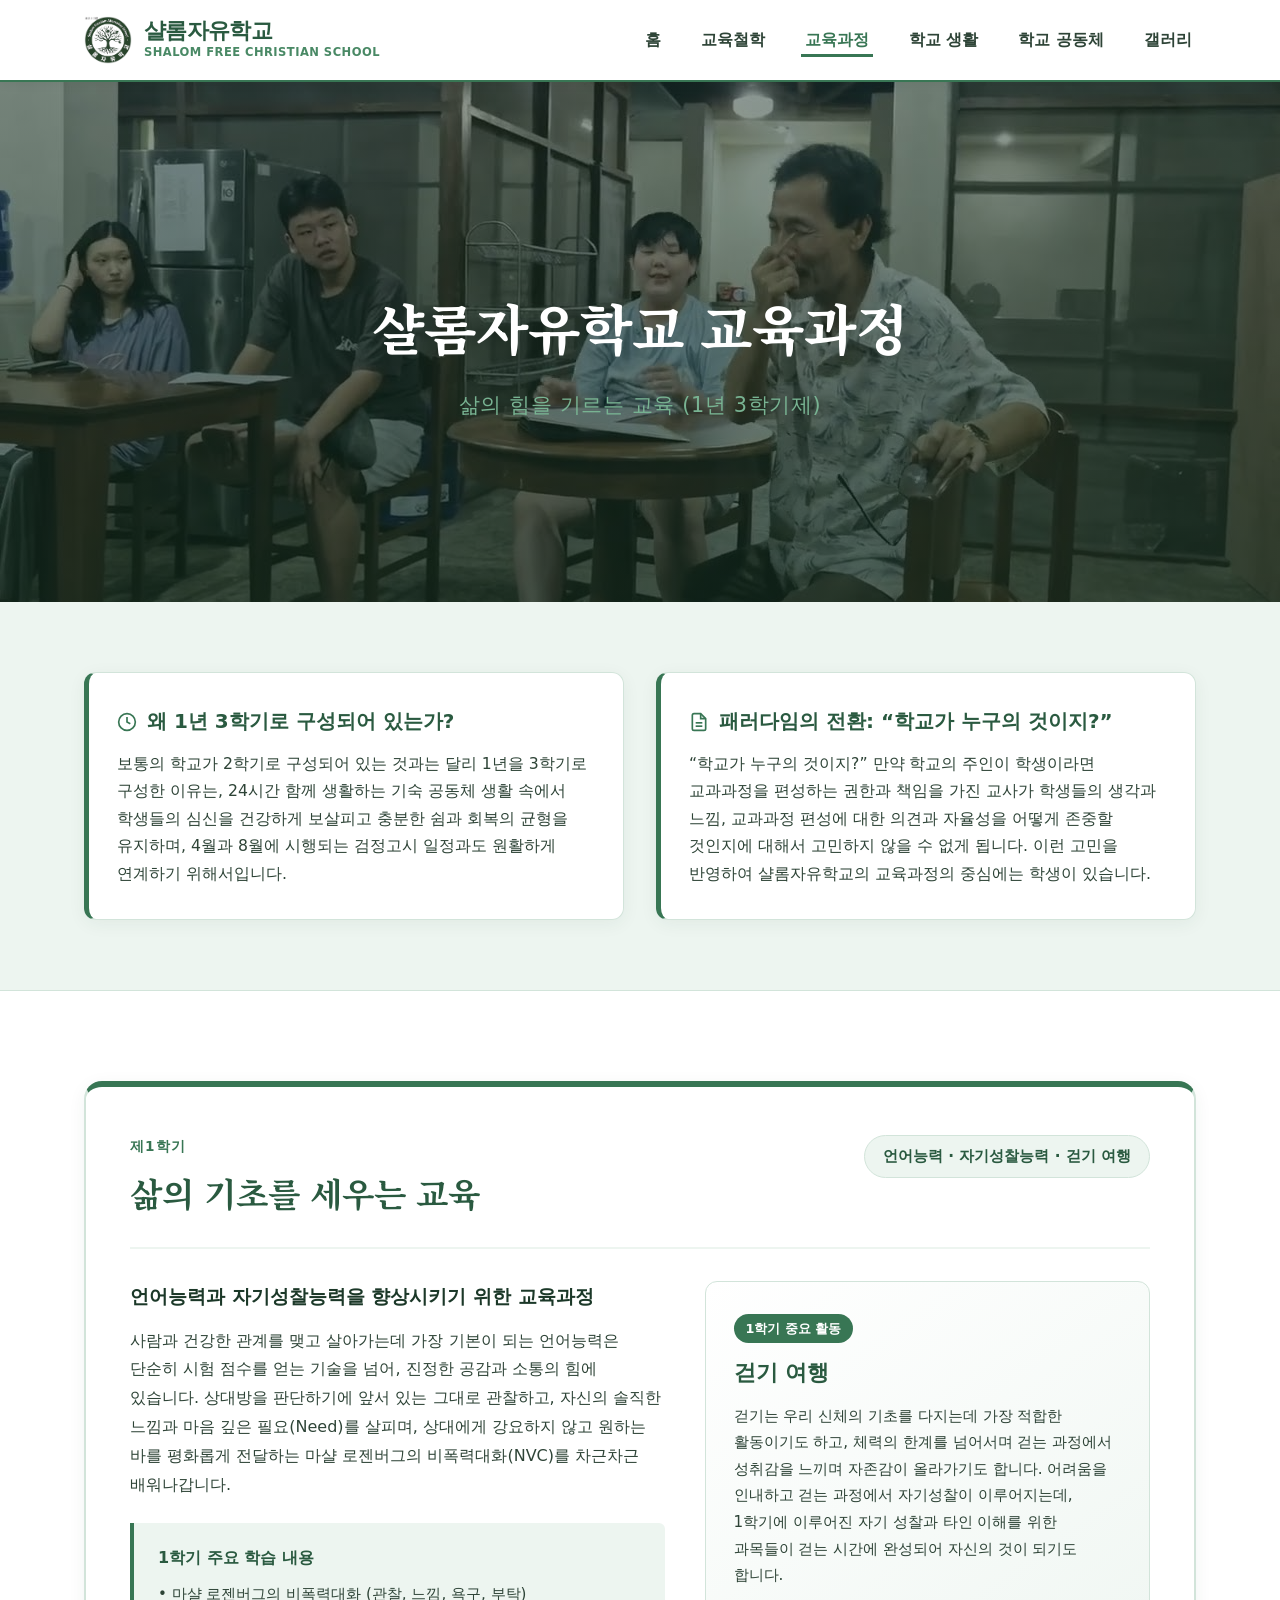
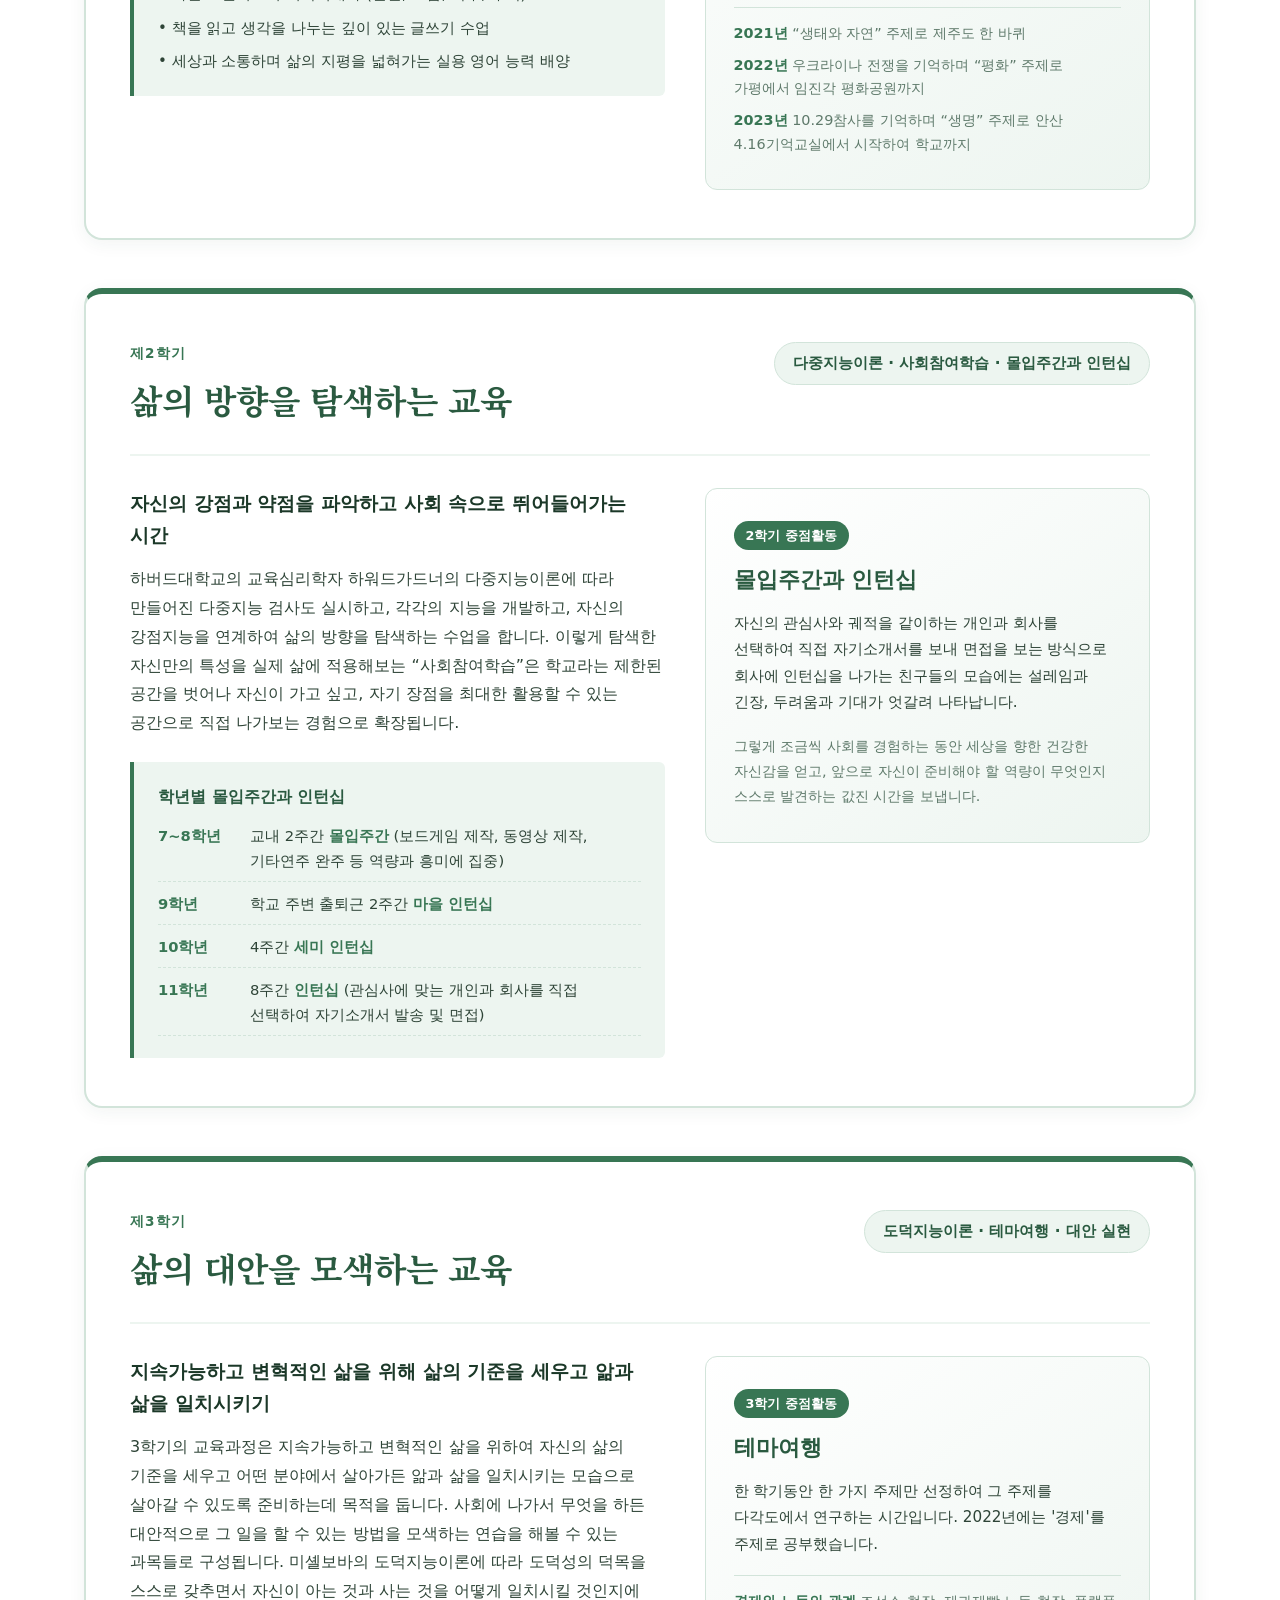
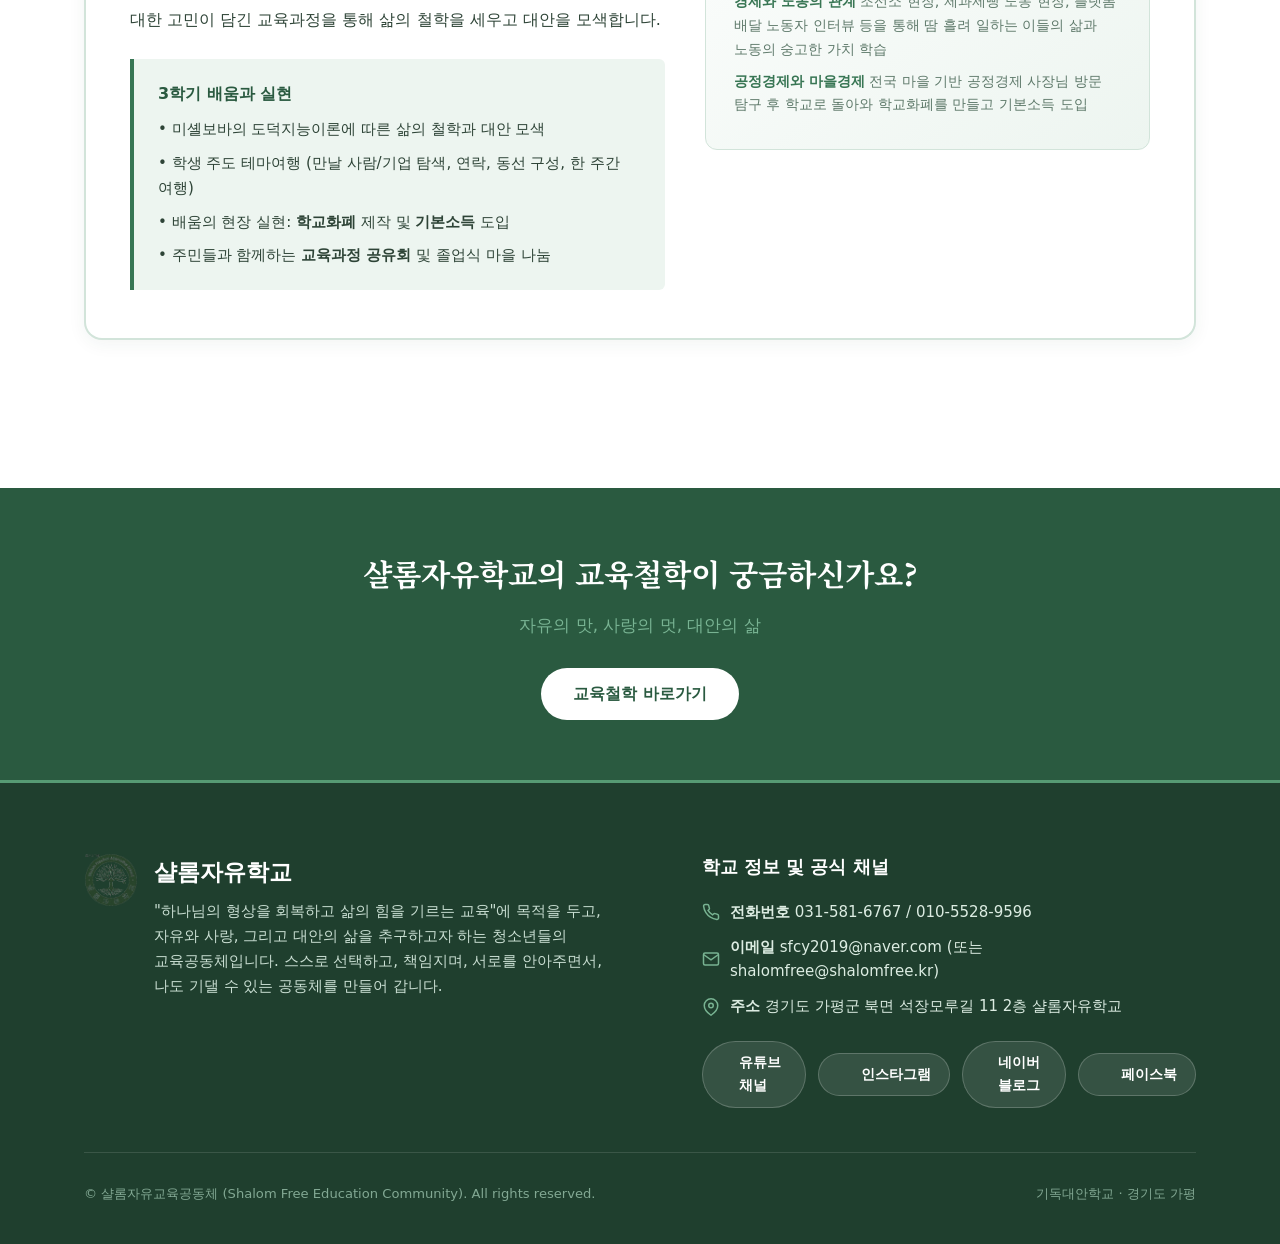
==== curriculum.html @ cf370fa8 "feat: 샬롬자유학교 웹사이트 구축 및 스크롤 인터랙션 애니메이션 구현" ====
<!DOCTYPE html>
<html lang="ko">
<head>
  <meta charset="UTF-8">
  <meta name="viewport" content="width=device-width, initial-scale=1.0">
  <title>교육과정 | 샬롬자유학교</title>
  <link rel="preconnect" href="https://fonts.googleapis.com">
  <link rel="preconnect" href="https://fonts.gstatic.com" crossorigin>
  <link href="https://fonts.googleapis.com/css2?family=Pretendard:wght@300;400;500;600;700;800&family=Noto+Serif+KR:wght@600;700;800&display=swap" rel="stylesheet">
  <link rel="stylesheet" href="style.css">
  <style>
    /* Curriculum Detailed Page Styles */
    .curr-page-hero {
      background: linear-gradient(rgba(18, 43, 30, 0.48), rgba(18, 43, 30, 0.70)), url('images/hero_curriculum.jpg') center center/cover no-repeat;
      color: #ffffff;
      min-height: 520px;
      display: flex;
      flex-direction: column;
      align-items: center;
      justify-content: center;
      padding: 170px 24px 150px;
      text-align: center;
    }

    .curr-page-hero h2 {
      font-family: var(--font-serif);
      font-size: 3.4rem;
      font-weight: 800;
      color: #ffffff;
      margin-bottom: 16px;
      letter-spacing: -0.02em;
    }

    .curr-page-hero p {
      font-size: 1.3rem;
      color: var(--green-accent);
      letter-spacing: 0.03em;
    }

    /* Core Principles (Why 3 Trimesters) */
    .curr-intro-section {
      background-color: var(--green-tint);
      padding: 70px 0;
      border-bottom: 1px solid var(--border-green-light);
    }

    .curr-intro-grid {
      display: grid;
      grid-template-columns: 1fr 1fr;
      gap: 32px;
    }

    .curr-intro-box {
      background-color: var(--bg-white);
      border: 1.5px solid var(--border-green-light);
      border-left: 5px solid var(--green-primary);
      border-radius: var(--radius-md);
      padding: 32px 28px;
      box-shadow: var(--shadow-card);
    }

    .curr-intro-box h4 {
      font-size: 1.25rem;
      font-weight: 700;
      color: var(--green-dark);
      margin-bottom: 12px;
      display: flex;
      align-items: center;
      gap: 10px;
    }

    .curr-intro-box h4 svg {
      stroke: var(--green-primary);
    }

    .curr-intro-box p {
      font-size: 0.98rem;
      color: var(--text-body-dark);
      line-height: 1.75;
      word-break: keep-all;
    }

    /* Detailed Trimester Blocks */
    .trimester-detail-section {
      background-color: var(--bg-white);
      padding: 90px 0 100px;
    }

    .trimester-large-card {
      background-color: var(--bg-white);
      border: 2px solid var(--border-green-light);
      border-top: 6px solid var(--green-primary);
      border-radius: var(--radius-lg);
      padding: 48px 44px;
      margin-bottom: 48px;
      box-shadow: var(--shadow-card);
      transition: all 0.25s ease;
      scroll-margin-top: 110px;
    }

    .trimester-large-card:hover {
      box-shadow: var(--shadow-hover);
      border-top-color: var(--green-vibrant);
    }

    .trimester-card-head {
      display: flex;
      justify-content: space-between;
      align-items: flex-start;
      border-bottom: 2px solid var(--green-tint);
      padding-bottom: 26px;
      margin-bottom: 32px;
      flex-wrap: wrap;
      gap: 16px;
    }

    .head-title-wrap .term-pill {
      font-size: 0.85rem;
      font-weight: 800;
      color: var(--green-primary);
      letter-spacing: 0.08em;
      display: block;
      margin-bottom: 8px;
    }

    .head-title-wrap h3 {
      font-family: var(--font-serif);
      font-size: 2.1rem;
      font-weight: 700;
      color: var(--green-dark);
    }

    .trimester-motto-badge {
      font-size: 0.95rem;
      font-weight: 700;
      color: var(--green-dark);
      background-color: var(--green-tint);
      border: 1px solid var(--border-green-light);
      padding: 8px 18px;
      border-radius: var(--radius-full);
    }

    .trimester-card-body {
      display: grid;
      grid-template-columns: 1.2fr 1fr;
      gap: 40px;
      align-items: start;
    }

    .body-left-content h4 {
      font-size: 1.2rem;
      font-weight: 700;
      color: var(--text-title-dark);
      margin-bottom: 14px;
    }

    .body-left-content p {
      font-size: 1rem;
      color: var(--text-body-dark);
      line-height: 1.8;
      margin-bottom: 24px;
      word-break: keep-all;
    }

    .bullet-spec-box {
      background-color: var(--green-tint);
      border-left: 4px solid var(--green-primary);
      padding: 22px 24px;
      border-radius: 0 var(--radius-sm) var(--radius-sm) 0;
    }

    .bullet-spec-box h5 {
      font-size: 1rem;
      font-weight: 700;
      color: var(--green-dark);
      margin-bottom: 10px;
    }

    .bullet-spec-box ul {
      display: flex;
      flex-direction: column;
      gap: 9px;
      font-size: 0.94rem;
      color: var(--text-body-dark);
    }

    /* Right Highlight Box */
    .highlight-act-card {
      background: linear-gradient(145deg, #ffffff 0%, var(--green-tint) 100%);
      border: 1.5px solid var(--border-green-light);
      border-radius: var(--radius-md);
      padding: 32px 28px;
    }

    .act-tag {
      display: inline-block;
      font-size: 0.8rem;
      font-weight: 800;
      color: #ffffff;
      background-color: var(--green-primary);
      padding: 4px 12px;
      border-radius: var(--radius-full);
      margin-bottom: 12px;
    }

    .highlight-act-card h4 {
      font-size: 1.35rem;
      font-weight: 700;
      color: var(--green-dark);
      margin-bottom: 12px;
    }

    .highlight-act-card p {
      font-size: 0.95rem;
      color: var(--text-body-dark);
      line-height: 1.75;
      margin-bottom: 18px;
      word-break: keep-all;
    }

    .act-records {
      border-top: 1px solid var(--border-green-light);
      padding-top: 14px;
      display: flex;
      flex-direction: column;
      gap: 8px;
      font-size: 0.9rem;
      color: var(--text-muted);
    }

    .act-records strong {
      color: var(--green-primary);
    }

    .step-list {
      display: flex;
      flex-direction: column;
      gap: 10px;
      margin-top: 14px;
    }

    .step-item {
      display: flex;
      align-items: baseline;
      gap: 12px;
      font-size: 0.92rem;
      border-bottom: 1px dashed var(--border-green-light);
      padding-bottom: 8px;
    }

    .step-item strong {
      color: var(--green-primary);
      min-width: 80px;
    }

    /* Bottom Nav Bar */
    .curr-bottom-bar {
      background-color: var(--green-dark);
      color: #ffffff;
      text-align: center;
      padding: 60px 0;
    }

    .curr-bottom-bar h3 {
      font-family: var(--font-serif);
      font-size: 1.9rem;
      color: #ffffff;
      margin-bottom: 14px;
    }

    .curr-bottom-bar p {
      font-size: 1.05rem;
      color: var(--green-accent);
      margin-bottom: 28px;
    }

    .btn-white-round {
      display: inline-flex;
      align-items: center;
      gap: 8px;
      background-color: #ffffff;
      color: var(--green-dark);
      padding: 13px 32px;
      border-radius: var(--radius-full);
      font-weight: 700;
      font-size: 0.98rem;
      transition: all 0.25s ease;
    }

    .btn-white-round:hover {
      background-color: var(--green-tint);
      transform: translateY(-2px);
    }

    @media (max-width: 900px) {
      .curr-intro-grid,
      .trimester-card-body {
        grid-template-columns: 1fr;
      }
      .curr-page-hero h2 {
        font-size: 2.5rem;
      }
      .trimester-large-card {
        padding: 32px 22px;
      }
    }
  </style>
</head>
<body>

  <!-- Header -->
  <header>
    <div class="container nav-inner">
      <a href="index.html" class="logo-area">
        <img src="images/logo_transparent.png" alt="샬롬자유학교 로고" class="logo-img">
        <div class="logo-text">
          <h1>샬롬자유학교</h1>
          <span>SHALOM FREE CHRISTIAN SCHOOL</span>
        </div>
      </a>

      <!-- Right Navigation (순서: 홈, 교육철학, 교육과정, 학교 생활, 학교 공동체) -->
      <nav>
        <ul>
          <li><a href="index.html">홈</a></li>
          <li><a href="philosophy.html">교육철학</a></li>
          <li><a href="curriculum.html" class="active">교육과정</a></li>
          <li><a href="index.html#life">학교 생활</a></li>
          <li><a href="index.html#community">학교 공동체</a></li>
          <li><a href="index.html#gallery">갤러리</a></li>
        </ul>
      </nav>

      <button class="mobile-btn" aria-label="메뉴 열기">
        <svg width="24" height="24" viewBox="0 0 24 24" fill="none" stroke="currentColor" stroke-width="2">
          <line x1="3" y1="12" x2="21" y2="12"></line>
          <line x1="3" y1="6" x2="21" y2="6"></line>
          <line x1="3" y1="18" x2="21" y2="18"></line>
        </svg>
      </button>
    </div>
  </header>

  <!-- Main Content -->
  <main>
    <!-- Hero Banner with Full Image Background -->
    <section class="curr-page-hero">
      <div class="container">
        <h2>샬롬자유학교 교육과정</h2>
        <p>삶의 힘을 기르는 교육 (1년 3학기제)</p>
      </div>
    </section>

    <!-- 1 Year 3 Trimester Intro -->
    <section class="curr-intro-section">
      <div class="container">
        <div class="curr-intro-grid">
          <div class="curr-intro-box">
            <h4>
              <svg width="20" height="20" viewBox="0 0 24 24" fill="none" stroke-width="2"><circle cx="12" cy="12" r="10"></circle><polyline points="12 6 12 12 16 14"></polyline></svg>
              왜 1년 3학기로 구성되어 있는가?
            </h4>
            <p>
              보통의 학교가 2학기로 구성되어 있는 것과는 달리 1년을 3학기로 구성한 이유는, 24시간 함께 생활하는 기숙 공동체 생활 속에서 학생들의 심신을 건강하게 보살피고 충분한 쉼과 회복의 균형을 유지하며, 4월과 8월에 시행되는 검정고시 일정과도 원활하게 연계하기 위해서입니다.
            </p>
          </div>

          <div class="curr-intro-box">
            <h4>
              <svg width="20" height="20" viewBox="0 0 24 24" fill="none" stroke-width="2"><path d="M14 2H6a2 2 0 0 0-2 2v16a2 2 0 0 0 2 2h12a2 2 0 0 0 2-2V8z"></path><polyline points="14 2 14 8 20 8"></polyline><line x1="16" y1="13" x2="8" y2="13"></line><line x1="16" y1="17" x2="8" y2="17"></line></svg>
              패러다임의 전환: “학교가 누구의 것이지?”
            </h4>
            <p>
              “학교가 누구의 것이지?” 만약 학교의 주인이 학생이라면 교과과정을 편성하는 권한과 책임을 가진 교사가 학생들의 생각과 느낌, 교과과정 편성에 대한 의견과 자율성을 어떻게 존중할 것인지에 대해서 고민하지 않을 수 없게 됩니다. 이런 고민을 반영하여 샬롬자유학교의 교육과정의 중심에는 학생이 있습니다.
            </p>
          </div>
        </div>
      </div>
    </section>

    <!-- Trimester Breakdown -->
    <section class="trimester-detail-section">
      <div class="container">

        <!-- Term 1 -->
        <article class="trimester-large-card" id="term-1">
          <div class="trimester-card-head">
            <div class="head-title-wrap">
              <span class="term-pill">제1학기</span>
              <h3>삶의 기초를 세우는 교육</h3>
            </div>
            <div class="trimester-motto-badge">
              언어능력 · 자기성찰능력 · 걷기 여행
            </div>
          </div>

          <div class="trimester-card-body">
            <div class="body-left-content">
              <h4>언어능력과 자기성찰능력을 향상시키기 위한 교육과정</h4>
              <p>
                사람과 건강한 관계를 맺고 살아가는데 가장 기본이 되는 언어능력은 단순히 시험 점수를 얻는 기술을 넘어, 진정한 공감과 소통의 힘에 있습니다. 상대방을 판단하기에 앞서 있는 그대로 관찰하고, 자신의 솔직한 느낌과 마음 깊은 필요(Need)를 살피며, 상대에게 강요하지 않고 원하는 바를 평화롭게 전달하는 마샬 로젠버그의 비폭력대화(NVC)를 차근차근 배워나갑니다.
              </p>

              <div class="bullet-spec-box">
                <h5>1학기 주요 학습 내용</h5>
                <ul>
                  <li>• 마샬 로젠버그의 비폭력대화 (관찰, 느낌, 욕구, 부탁)</li>
                  <li>• 책을 읽고 생각을 나누는 깊이 있는 글쓰기 수업</li>
                  <li>• 세상과 소통하며 삶의 지평을 넓혀가는 실용 영어 능력 배양</li>
                </ul>
              </div>
            </div>

            <div class="highlight-act-card">
              <span class="act-tag">1학기 중요 활동</span>
              <h4>걷기 여행</h4>
              <p>
                걷기는 우리 신체의 기초를 다지는데 가장 적합한 활동이기도 하고, 체력의 한계를 넘어서며 걷는 과정에서 성취감을 느끼며 자존감이 올라가기도 합니다. 어려움을 인내하고 걷는 과정에서 자기성찰이 이루어지는데, 1학기에 이루어진 자기 성찰과 타인 이해를 위한 과목들이 걷는 시간에 완성되어 자신의 것이 되기도 합니다.
              </p>
              <div class="act-records">
                <span><strong>2021년</strong> “생태와 자연” 주제로 제주도 한 바퀴</span>
                <span><strong>2022년</strong> 우크라이나 전쟁을 기억하며 “평화” 주제로 가평에서 임진각 평화공원까지</span>
                <span><strong>2023년</strong> 10.29참사를 기억하며 “생명” 주제로 안산 4.16기억교실에서 시작하여 학교까지</span>
              </div>
            </div>
          </div>
        </article>

        <!-- Term 2 -->
        <article class="trimester-large-card" id="term-2">
          <div class="trimester-card-head">
            <div class="head-title-wrap">
              <span class="term-pill">제2학기</span>
              <h3>삶의 방향을 탐색하는 교육</h3>
            </div>
            <div class="trimester-motto-badge">
              다중지능이론 · 사회참여학습 · 몰입주간과 인턴십
            </div>
          </div>

          <div class="trimester-card-body">
            <div class="body-left-content">
              <h4>자신의 강점과 약점을 파악하고 사회 속으로 뛰어들어가는 시간</h4>
              <p>
                하버드대학교의 교육심리학자 하워드가드너의 다중지능이론에 따라 만들어진 다중지능 검사도 실시하고, 각각의 지능을 개발하고, 자신의 강점지능을 연계하여 삶의 방향을 탐색하는 수업을 합니다. 이렇게 탐색한 자신만의 특성을 실제 삶에 적용해보는 “사회참여학습”은 학교라는 제한된 공간을 벗어나 자신이 가고 싶고, 자기 장점을 최대한 활용할 수 있는 공간으로 직접 나가보는 경험으로 확장됩니다.
              </p>

              <div class="bullet-spec-box">
                <h5>학년별 몰입주간과 인턴십</h5>
                <div class="step-list">
                  <div class="step-item">
                    <strong>7~8학년</strong>
                    <span>교내 2주간 <strong>몰입주간</strong> (보드게임 제작, 동영상 제작, 기타연주 완주 등 역량과 흥미에 집중)</span>
                  </div>
                  <div class="step-item">
                    <strong>9학년</strong>
                    <span>학교 주변 출퇴근 2주간 <strong>마을 인턴십</strong></span>
                  </div>
                  <div class="step-item">
                    <strong>10학년</strong>
                    <span>4주간 <strong>세미 인턴십</strong></span>
                  </div>
                  <div class="step-item">
                    <strong>11학년</strong>
                    <span>8주간 <strong>인턴십</strong> (관심사에 맞는 개인과 회사를 직접 선택하여 자기소개서 발송 및 면접)</span>
                  </div>
                </div>
              </div>
            </div>

            <div class="highlight-act-card">
              <span class="act-tag">2학기 중점활동</span>
              <h4>몰입주간과 인턴십</h4>
              <p>
                자신의 관심사와 궤적을 같이하는 개인과 회사를 선택하여 직접 자기소개서를 보내 면접을 보는 방식으로 회사에 인턴십을 나가는 친구들의 모습에는 설레임과 긴장, 두려움과 기대가 엇갈려 나타납니다.
              </p>
              <p style="font-size: 0.9rem; color: var(--text-muted); margin-bottom: 0;">
                그렇게 조금씩 사회를 경험하는 동안 세상을 향한 건강한 자신감을 얻고, 앞으로 자신이 준비해야 할 역량이 무엇인지 스스로 발견하는 값진 시간을 보냅니다.
              </p>
            </div>
          </div>
        </article>

        <!-- Term 3 -->
        <article class="trimester-large-card" id="term-3">
          <div class="trimester-card-head">
            <div class="head-title-wrap">
              <span class="term-pill">제3학기</span>
              <h3>삶의 대안을 모색하는 교육</h3>
            </div>
            <div class="trimester-motto-badge">
              도덕지능이론 · 테마여행 · 대안 실현
            </div>
          </div>

          <div class="trimester-card-body">
            <div class="body-left-content">
              <h4>지속가능하고 변혁적인 삶을 위해 삶의 기준을 세우고 앎과 삶을 일치시키기</h4>
              <p>
                3학기의 교육과정은 지속가능하고 변혁적인 삶을 위하여 자신의 삶의 기준을 세우고 어떤 분야에서 살아가든 앎과 삶을 일치시키는 모습으로 살아갈 수 있도록 준비하는데 목적을 둡니다. 사회에 나가서 무엇을 하든 대안적으로 그 일을 할 수 있는 방법을 모색하는 연습을 해볼 수 있는 과목들로 구성됩니다. 미셸보바의 도덕지능이론에 따라 도덕성의 덕목을 스스로 갖추면서 자신이 아는 것과 사는 것을 어떻게 일치시킬 것인지에 대한 고민이 담긴 교육과정을 통해 삶의 철학을 세우고 대안을 모색합니다.
              </p>

              <div class="bullet-spec-box">
                <h5>3학기 배움과 실현</h5>
                <ul>
                  <li>• 미셸보바의 도덕지능이론에 따른 삶의 철학과 대안 모색</li>
                  <li>• 학생 주도 테마여행 (만날 사람/기업 탐색, 연락, 동선 구성, 한 주간 여행)</li>
                  <li>• 배움의 현장 실현: <strong>학교화폐</strong> 제작 및 <strong>기본소득</strong> 도입</li>
                  <li>• 주민들과 함께하는 <strong>교육과정 공유회</strong> 및 졸업식 마을 나눔</li>
                </ul>
              </div>
            </div>

            <div class="highlight-act-card">
              <span class="act-tag">3학기 중점활동</span>
              <h4>테마여행</h4>
              <p>
                한 학기동안 한 가지 주제만 선정하여 그 주제를 다각도에서 연구하는 시간입니다. 2022년에는 '경제'를 주제로 공부했습니다.
              </p>
              <div class="act-records">
                <span><strong>경제와 노동의 관계</strong> 조선소 현장, 제과제빵 노동 현장, 플랫폼 배달 노동자 인터뷰 등을 통해 땀 흘려 일하는 이들의 삶과 노동의 숭고한 가치 학습</span>
                <span><strong>공정경제와 마을경제</strong> 전국 마을 기반 공정경제 사장님 방문 탐구 후 학교로 돌아와 학교화폐를 만들고 기본소득 도입</span>
              </div>
            </div>
          </div>
        </article>

      </div>
    </section>

    <!-- Bottom Nav -->
    <section class="curr-bottom-bar">
      <div class="container">
        <h3>샬롬자유학교의 교육철학이 궁금하신가요?</h3>
        <p>자유의 맛, 사랑의 멋, 대안의 삶</p>
        <a href="philosophy.html" class="btn-white-round">
          교육철학 바로가기
        </a>
      </div>
    </section>
  </main>

  <!-- Footer with Official Information & Social Links -->
  <footer>
    <div class="container">
      <div class="footer-top">
        <div class="footer-brand-wrap">
          <img src="images/logo_transparent.png" alt="샬롬자유학교 로고" class="footer-logo">
          <div class="footer-brand">
            <h3>샬롬자유학교</h3>
            <p>
              "하나님의 형상을 회복하고 삶의 힘을 기르는 교육"에 목적을 두고, 자유와 사랑, 그리고 대안의 삶을 추구하고자 하는 청소년들의 교육공동체입니다. 스스로 선택하고, 책임지며, 서로를 안아주면서, 나도 기댈 수 있는 공동체를 만들어 갑니다.
            </p>
          </div>
        </div>

        <div class="footer-contact">
          <h4>학교 정보 및 공식 채널</h4>
          <div class="footer-info-list">
            <div class="footer-info-item">
              <svg width="18" height="18" viewBox="0 0 24 24" fill="none" stroke-width="2">
                <path d="M22 16.92v3a2 2 0 0 1-2.18 2 19.79 19.79 0 0 1-8.63-3.07 19.5 19.5 0 0 1-6-6 19.79 19.79 0 0 1-3.07-8.67A2 2 0 0 1 4.11 2h3a2 2 0 0 1 2 1.72 12.84 12.84 0 0 0 .7 2.81 2 2 0 0 1-.45 2.11L8.09 9.91a16 16 0 0 0 6 6l1.27-1.27a2 2 0 0 1 2.11-.45 12.84 12.84 0 0 0 2.81.7A2 2 0 0 1 22 16.92z"></path>
              </svg>
              <span><strong>전화번호</strong> 031-581-6767 / 010-5528-9596</span>
            </div>

            <div class="footer-info-item">
              <svg width="18" height="18" viewBox="0 0 24 24" fill="none" stroke-width="2">
                <path d="M4 4h16c1.1 0 2 .9 2 2v12c0 1.1-.9 2-2 2H4c-1.1 0-2-.9-2-2V6c0-1.1.9-2 2-2z"></path>
                <polyline points="22,6 12,13 2,6"></polyline>
              </svg>
              <span><strong>이메일</strong> sfcy2019@naver.com (또는 shalomfree@shalomfree.kr)</span>
            </div>

            <div class="footer-info-item">
              <svg width="18" height="18" viewBox="0 0 24 24" fill="none" stroke-width="2">
                <path d="M21 10c0 7-9 13-9 13s-9-6-9-13a9 9 0 0 1 18 0z"></path>
                <circle cx="12" cy="10" r="3"></circle>
              </svg>
              <span><strong>주소</strong> 경기도 가평군 북면 석장모루길 11 2층 샬롬자유학교</span>
            </div>
          </div>

          <div class="footer-social-links">
            <a href="https://www.youtube.com/@devote7joy" target="_blank" rel="noopener noreferrer" class="social-btn">
              <svg width="16" height="16" viewBox="0 0 24 24" fill="none" stroke-width="2">
                <path d="M22.54 6.42a2.78 2.78 0 0 0-1.94-2C18.88 4 12 4 12 4s-6.88 0-8.6.46a2.78 2.78 0 0 0-1.94 2A29 29 0 0 0 1 11.75a29 29 0 0 0 .46 5.33A2.78 2.78 0 0 0 3.4 19c1.72.46 8.6.46 8.6.46s6.88 0 8.6-.46a2.78 2.78 0 0 0 1.94-2 29 29 0 0 0 .46-5.25 29 29 0 0 0-.46-5.33z"></path>
                <polygon points="9.75 15.02 15.5 11.75 9.75 8.48 9.75 15.02"></polygon>
              </svg>
              유튜브 채널
            </a>

            <a href="https://www.instagram.com/shalom_freedom/" target="_blank" rel="noopener noreferrer" class="social-btn">
              <svg width="16" height="16" viewBox="0 0 24 24" fill="none" stroke-width="2">
                <rect x="2" y="2" width="20" height="20" rx="5" ry="5"></rect>
                <path d="M16 11.37A4 4 0 1 1 12.63 8 4 4 0 0 1 16 11.37z"></path>
                <line x1="17.5" y1="6.5" x2="17.51" y2="6.5"></line>
              </svg>
              인스타그램
            </a>

            <a href="https://m.blog.naver.com/sfcy2019?tab=1" target="_blank" rel="noopener noreferrer" class="social-btn">
              <svg width="16" height="16" viewBox="0 0 24 24" fill="none" stroke-width="2">
                <path d="M4 4h16v16H4z"></path>
                <path d="M9 8v8l6-8v8"></path>
              </svg>
              네이버 블로그
            </a>

            <a href="https://www.facebook.com/share/18oFF7Y9Ua/?mibextid=wwXIfr" target="_blank" rel="noopener noreferrer" class="social-btn">
              <svg width="16" height="16" viewBox="0 0 24 24" fill="none" stroke-width="2">
                <path d="M18 2h-3a5 5 0 0 0-5 5v3H7v4h3v8h4v-8h3l1-4h-4V7a1 1 0 0 1 1-1h3z"></path>
              </svg>
              페이스북
            </a>
          </div>
        </div>
      </div>

      <div class="footer-bottom">
        <p>© 샬롬자유교육공동체 (Shalom Free Education Community). All rights reserved.</p>
        <p>기독대안학교 · 경기도 가평</p>
      </div>
    </div>
  </footer>

  <!-- Scroll Animation System -->
  <script src="scroll-anim.js" defer></script>
</body>
</html>
---- style.css ----
/* ==========================================================================
   Shalom Free School - Dreamy School Layout (Green & White Balanced System)
   ========================================================================== */

:root {
  /* Natural, Balanced Green Palette (편안하고 자연스러운 초록색 계열, 쨍하지 않고 너무 진하지 않은 톤) */
  --green-darkest: #1f3f2e;     /* 차분하고 자연스러운 딥 그린 (푸터 등) */
  --green-dark: #2a5a40;        /* 묵직하면서도 편안한 중심 그린 */
  --green-primary: #387654;     /* 자연의 편안함을 주는 자연스러운 초록색 (RGB 56, 118, 84) */
  --green-medium: #498965;      /* 온화하고 차분한 미디엄 그린 */
  --green-vibrant: #569b74;     /* 부담스럽지 않은 잎새 포인트 그린 */
  --green-accent: #78b392;      /* 부드러운 세이지 포인트 */
  --green-tint: #edf5f0;        /* 눈이 편안한 소프트 그린 배경 */
  --green-tint-card: #f4f9f6;   /* 은은한 그린 틴트 카드 배경 */

  /* Neutral Crisp White */
  --bg-white: #ffffff;
  --bg-page: #f8faf8;
  
  /* Text */
  --text-title-dark: #1b3828;   /* 눈이 편안한 자연스러운 숲빛 다크 텍스트 */
  --text-body-dark: #2e4437;    /* 가독성 높은 차분한 본문 */
  --text-muted: #5f7a6b;        /* 차분한 보조 텍스트 */
  --text-white: #ffffff;
  --text-white-sub: #dbebe2;

  /* Borders & Shadows */
  --border-green-light: #d2e4da;
  --border-green: #387654;
  
  --shadow-card: 0 4px 18px rgba(31, 63, 46, 0.06);
  --shadow-hover: 0 10px 28px rgba(31, 63, 46, 0.12);

  --radius-sm: 6px;
  --radius-md: 12px;
  --radius-lg: 18px;
  --radius-full: 9999px;

  --font-sans: 'Pretendard', -apple-system, BlinkMacSystemFont, system-ui, Roboto, sans-serif;
  --font-serif: 'Noto Serif KR', serif;
}

* {
  box-sizing: border-box;
  margin: 0;
  padding: 0;
}

html {
  scroll-behavior: smooth;
  background-color: var(--bg-white);
}

body {
  font-family: var(--font-sans);
  background-color: var(--bg-page);
  color: var(--text-body-dark);
  line-height: 1.65;
  word-break: keep-all;
  overflow-x: hidden;
  -webkit-font-smoothing: antialiased;
}

a {
  text-decoration: none;
  color: inherit;
  transition: all 0.25s ease;
}

ul, ol {
  list-style: none;
}

img {
  max-width: 100%;
  display: block;
}

.container {
  width: 100%;
  max-width: 1160px;
  margin: 0 auto;
  padding: 0 24px;
}

/* ================= Header & Navigation ================= */
header {
  position: sticky;
  top: 0;
  z-index: 1000;
  background-color: rgba(255, 255, 255, 0.98);
  backdrop-filter: blur(10px);
  border-bottom: 2px solid var(--green-primary);
  box-shadow: 0 2px 10px rgba(12, 35, 23, 0.06);
}

.nav-inner {
  display: flex;
  align-items: center;
  justify-content: space-between;
  height: 80px;
}

.logo-area {
  display: flex;
  align-items: center;
  gap: 12px;
}

.logo-img {
  height: 48px;
  width: auto;
  object-fit: contain;
}

.logo-text h1 {
  font-size: 1.4rem;
  font-weight: 800;
  color: var(--green-dark);
  letter-spacing: -0.03em;
  line-height: 1.1;
}

.logo-text span {
  font-size: 0.72rem;
  color: var(--green-medium);
  letter-spacing: 0.04em;
  font-weight: 600;
  text-transform: uppercase;
  display: block;
}

/* Nav links aligned to the right */
nav {
  margin-left: auto;
}

nav ul {
  display: flex;
  align-items: center;
  gap: 32px;
}

nav ul li a {
  font-size: 1rem;
  font-weight: 600;
  color: var(--text-body-dark);
  padding: 8px 4px;
  position: relative;
}

nav ul li a:hover,
nav ul li a.active {
  color: var(--green-primary);
}

nav ul li a::after {
  content: '';
  position: absolute;
  bottom: 0;
  left: 0;
  width: 0%;
  height: 3px;
  background-color: var(--green-primary);
  transition: width 0.25s ease;
}

nav ul li a:hover::after,
nav ul li a.active::after {
  width: 100%;
}

.mobile-btn {
  display: none;
  background: none;
  border: none;
  color: var(--green-dark);
  cursor: pointer;
  padding: 8px;
}

/* ================= Full-Width Hero Section ================= */
.hero-full {
  position: relative;
  width: 100%;
  min-height: 94vh;
  display: flex;
  flex-direction: column;
  align-items: center;
  justify-content: center;
  text-align: center;
  background-image: url('images/hero.jpg');
  background-size: cover;
  background-position: center center;
  background-repeat: no-repeat;
  color: var(--text-white);
  padding: 16vh 24px 100px;
}

/* Natural Softer Overlay to maintain photo brightness and ensure readability */
.hero-full::before {
  content: '';
  position: absolute;
  inset: 0;
  background: linear-gradient(
    to bottom,
    rgba(25, 55, 38, 0.36) 0%,
    rgba(25, 55, 38, 0.24) 55%,
    rgba(25, 55, 38, 0.42) 100%
  );
  z-index: 1;
}

.hero-full-content {
  position: relative;
  z-index: 2;
  max-width: 900px;
  margin: 0 auto;
  animation: heroFadeIn 1s cubic-bezier(0.16, 1, 0.3, 1) both;
}

@keyframes heroFadeIn {
  from {
    opacity: 0;
    transform: translateY(22px);
  }
  to {
    opacity: 1;
    transform: translateY(0);
  }
}

.hero-full-title {
  font-family: var(--font-serif);
  font-size: 5rem;
  font-weight: 800;
  color: #ffffff;
  letter-spacing: -0.02em;
  margin-bottom: 18px;
  text-shadow: 0 4px 28px rgba(0, 0, 0, 0.65);
  line-height: 1.15;
}

.hero-full-subtitle {
  font-size: 1.6rem;
  font-weight: 500;
  color: #ffffff;
  letter-spacing: 0.04em;
  margin-bottom: 36px;
  text-shadow: 0 2px 14px rgba(0, 0, 0, 0.6);
}

.hero-full-btn {
  display: inline-flex;
  align-items: center;
  gap: 10px;
  background-color: #ffffff;
  color: var(--green-dark);
  border: 2px solid #ffffff;
  padding: 14px 36px;
  border-radius: var(--radius-full);
  font-size: 1.05rem;
  font-weight: 700;
  box-shadow: 0 6px 20px rgba(0, 0, 0, 0.25);
  transition: all 0.25s ease;
}

.hero-full-btn:hover {
  background-color: var(--green-tint);
  border-color: var(--green-tint);
  color: var(--green-primary);
  transform: translateY(-2px);
  box-shadow: 0 8px 26px rgba(0, 0, 0, 0.35);
}

/* ================= Educational Philosophy (Editorial & Refined) ================= */
.section-philo-editorial {
  background-color: var(--green-tint);
  padding: 100px 0 110px;
  border-top: 1px solid var(--border-green-light);
  border-bottom: 1px solid var(--border-green-light);
}

.philo-editorial-grid {
  display: grid;
  grid-template-columns: repeat(3, 1fr);
  gap: 32px;
}

.philo-card-editorial {
  display: flex;
  flex-direction: column;
  background-color: var(--bg-white);
  border: 1.5px solid var(--border-green-light);
  border-top: 4px solid var(--green-primary);
  border-radius: var(--radius-md);
  padding: 44px 34px 36px;
  box-shadow: var(--shadow-card);
  text-decoration: none;
  color: inherit;
  transition: all 0.3s cubic-bezier(0.16, 1, 0.3, 1);
  position: relative;
}

.philo-card-editorial:hover {
  transform: translateY(-8px);
  border-color: var(--green-medium);
  border-top-color: var(--green-vibrant);
  box-shadow: var(--shadow-hover);
}

.philo-card-num {
  font-family: var(--font-serif);
  font-size: 1.4rem;
  font-weight: 700;
  color: var(--green-primary);
  letter-spacing: 0.05em;
  margin-bottom: 16px;
  opacity: 0.85;
}

.philo-card-title {
  font-family: var(--font-serif);
  font-size: 2rem;
  font-weight: 700;
  color: var(--green-dark);
  margin-bottom: 8px;
  letter-spacing: -0.02em;
  line-height: 1.25;
}

.philo-card-motto {
  font-size: 0.96rem;
  font-weight: 600;
  color: var(--green-medium);
  margin-bottom: 22px;
  display: block;
}

.philo-card-desc {
  font-size: 0.98rem;
  color: var(--text-body-dark);
  line-height: 1.8;
  margin-bottom: 30px;
  flex-grow: 1;
  word-break: keep-all;
}

.philo-card-readmore {
  display: inline-flex;
  align-items: center;
  gap: 6px;
  font-size: 0.95rem;
  font-weight: 700;
  color: var(--green-primary);
  border-top: 1px solid var(--border-green-light);
  padding-top: 18px;
  transition: gap 0.25s ease, color 0.25s ease;
}

.philo-card-readmore svg {
  transition: transform 0.25s ease;
  stroke: var(--green-primary);
}

.philo-card-editorial:hover .philo-card-readmore {
  color: var(--green-vibrant);
}

.philo-card-editorial:hover .philo-card-readmore svg {
  transform: translateX(4px);
  stroke: var(--green-vibrant);
}

@media (max-width: 900px) {
  .philo-editorial-grid {
    grid-template-columns: 1fr;
    gap: 24px;
  }
}

/* ================= Curriculum Preview Section (Light Green & Green Cards) ================= */
.section-curriculum {
  background-color: var(--green-tint);
  padding: 100px 0;
  border-top: 1px solid var(--border-green-light);
  border-bottom: 1px solid var(--border-green-light);
}

.section-head-dark {
  text-align: center;
  max-width: 760px;
  margin: 0 auto 56px;
}

.section-head-dark .pill-tag {
  display: inline-block;
  background-color: var(--green-primary);
  color: #ffffff;
  font-size: 0.85rem;
  font-weight: 700;
  padding: 5px 16px;
  border-radius: var(--radius-full);
  margin-bottom: 16px;
}

.section-head-dark h2 {
  font-family: var(--font-serif);
  font-size: 2.5rem;
  font-weight: 700;
  color: var(--text-title-dark);
  margin-bottom: 12px;
}

.section-head-dark p {
  font-size: 1.1rem;
  color: var(--text-body-dark);
}

.curr-grid-preview {
  display: grid;
  grid-template-columns: repeat(3, 1fr);
  gap: 28px;
  margin-bottom: 50px;
}

.curr-card-preview {
  background-color: var(--bg-white);
  border: 1.5px solid var(--border-green-light);
  border-top: 4px solid var(--green-primary);
  border-radius: var(--radius-md);
  padding: 34px 28px 24px;
  box-shadow: var(--shadow-card);
  text-decoration: none;
  color: inherit;
  display: flex;
  flex-direction: column;
  transition: all 0.3s cubic-bezier(0.16, 1, 0.3, 1);
  position: relative;
}

.curr-card-preview:hover {
  transform: translateY(-6px);
  border-color: var(--green-medium);
  border-top-color: var(--green-vibrant);
  box-shadow: var(--shadow-hover);
}

.curr-card-preview .term-num {
  font-size: 0.82rem;
  font-weight: 800;
  color: var(--green-primary);
  letter-spacing: 0.06em;
  margin-bottom: 10px;
  display: block;
}

.curr-card-preview h3 {
  font-size: 1.35rem;
  font-weight: 700;
  color: var(--green-dark);
  margin-bottom: 16px;
  line-height: 1.3;
}

.curr-card-summary {
  list-style: none;
  padding: 0;
  margin: 0 0 24px;
  display: flex;
  flex-direction: column;
  gap: 9px;
  flex-grow: 1;
}

.curr-card-summary li {
  font-size: 0.94rem;
  color: var(--text-body-dark);
  display: flex;
  align-items: center;
  gap: 8px;
}

.curr-card-summary li::before {
  content: '•';
  color: var(--green-primary);
  font-weight: 800;
  font-size: 1.1rem;
}

.curr-card-readmore {
  display: inline-flex;
  align-items: center;
  gap: 6px;
  font-size: 0.9rem;
  font-weight: 700;
  color: var(--green-primary);
  border-top: 1px solid var(--border-green-light);
  padding-top: 14px;
  transition: gap 0.2s ease, color 0.2s ease;
}

.curr-card-preview:hover .curr-card-readmore {
  color: var(--green-dark);
  gap: 10px;
}

.curr-btn-center {
  text-align: center;
}

.btn-green-solid {
  display: inline-flex;
  align-items: center;
  gap: 10px;
  background-color: var(--green-primary);
  color: #ffffff;
  padding: 15px 38px;
  border-radius: var(--radius-full);
  font-size: 1.05rem;
  font-weight: 700;
  box-shadow: 0 4px 16px rgba(30, 92, 60, 0.25);
  transition: all 0.25s ease;
}

.btn-green-solid:hover {
  background-color: var(--green-dark);
  transform: translateY(-2px);
  box-shadow: 0 6px 20px rgba(30, 92, 60, 0.35);
}

/* ================= Community Systems Section (White & Green Theme) ================= */
.section-community {
  background-color: var(--bg-white);
  padding: 100px 0;
}

.community-grid {
  display: grid;
  grid-template-columns: repeat(3, 1fr);
  gap: 28px;
}

.comm-box {
  background-color: var(--green-tint-card);
  border: 1.5px solid var(--border-green-light);
  border-radius: var(--radius-md);
  padding: 36px 30px;
}

.comm-icon-wrap {
  width: 52px;
  height: 52px;
  border-radius: var(--radius-sm);
  background-color: var(--green-primary);
  color: #ffffff;
  display: flex;
  align-items: center;
  justify-content: center;
  margin-bottom: 22px;
}

.comm-box h4 {
  font-size: 1.3rem;
  font-weight: 700;
  color: var(--green-dark);
  margin-bottom: 12px;
}

.comm-box p {
  font-size: 0.95rem;
  color: var(--text-body-dark);
  line-height: 1.7;
}

/* ================= Footer ================= */
footer {
  background-color: var(--green-darkest);
  color: #a8cdb9;
  padding: 70px 0 40px;
  font-size: 0.94rem;
  border-top: 3px solid var(--green-vibrant);
}

.footer-top {
  display: grid;
  grid-template-columns: 1.3fr 1fr;
  gap: 48px;
  padding-bottom: 44px;
  border-bottom: 1px solid rgba(255, 255, 255, 0.12);
  margin-bottom: 30px;
}

.footer-brand-wrap {
  display: flex;
  align-items: flex-start;
  gap: 16px;
}

.footer-logo {
  height: 54px;
  width: auto;
  object-fit: contain;
}

.footer-brand h3 {
  font-size: 1.45rem;
  font-weight: 700;
  color: #ffffff;
  margin-bottom: 8px;
}

.footer-brand p {
  color: #c9ded2;
  line-height: 1.65;
  max-width: 460px;
}

.footer-contact h4 {
  font-size: 1.1rem;
  font-weight: 700;
  color: #ffffff;
  margin-bottom: 18px;
}

.footer-info-list {
  display: flex;
  flex-direction: column;
  gap: 10px;
  margin-bottom: 22px;
}

.footer-info-item {
  display: flex;
  align-items: center;
  gap: 10px;
  color: #dcece2;
}

.footer-info-item svg {
  flex-shrink: 0;
  stroke: var(--green-accent);
}

.footer-social-links {
  display: flex;
  align-items: center;
  gap: 12px;
}

.social-btn {
  display: inline-flex;
  align-items: center;
  gap: 8px;
  background-color: rgba(255, 255, 255, 0.1);
  border: 1px solid rgba(255, 255, 255, 0.2);
  color: #ffffff;
  padding: 9px 18px;
  border-radius: var(--radius-full);
  font-size: 0.88rem;
  font-weight: 600;
  transition: all 0.25s ease;
}

.social-btn:hover {
  background-color: var(--green-vibrant);
  border-color: var(--green-vibrant);
  color: #ffffff;
  transform: translateY(-2px);
}

.footer-bottom {
  display: flex;
  justify-content: space-between;
  align-items: center;
  font-size: 0.82rem;
  color: #82a893;
}

/* ================= YouTube Video Showcase Section ================= */
.section-youtube {
  background-color: var(--bg-white);
  padding: 90px 0 100px;
  border-top: 1px solid var(--border-green-light);
  border-bottom: 1px solid var(--border-green-light);
}

.youtube-video-grid {
  display: grid;
  grid-template-columns: repeat(4, 1fr);
  gap: 24px;
  margin-bottom: 48px;
}

.video-card-link {
  display: flex;
  flex-direction: column;
  background-color: var(--bg-white);
  border: 1.5px solid var(--border-green-light);
  border-radius: var(--radius-md);
  overflow: hidden;
  box-shadow: var(--shadow-card);
  transition: all 0.28s cubic-bezier(0.16, 1, 0.3, 1);
}

.video-card-link:hover {
  transform: translateY(-6px);
  border-color: var(--green-primary);
  box-shadow: var(--shadow-hover);
}

.video-thumb-wrap {
  position: relative;
  width: 100%;
  aspect-ratio: 16 / 9;
  background-color: #000000;
  overflow: hidden;
}

.video-thumb-wrap img {
  width: 100%;
  height: 100%;
  object-fit: cover;
  transition: transform 0.4s ease;
}

.video-card-link:hover .video-thumb-wrap img {
  transform: scale(1.05);
}

.video-play-overlay {
  position: absolute;
  inset: 0;
  display: flex;
  align-items: center;
  justify-content: center;
  background: rgba(0, 0, 0, 0.22);
  transition: background 0.25s ease;
}

.video-card-link:hover .video-play-overlay {
  background: rgba(0, 0, 0, 0.38);
}

.play-circle {
  width: 48px;
  height: 48px;
  border-radius: 50%;
  background-color: rgba(40, 90, 60, 0.88);
  backdrop-filter: blur(4px);
  border: 2px solid rgba(255, 255, 255, 0.8);
  display: flex;
  align-items: center;
  justify-content: center;
  color: #ffffff;
  box-shadow: 0 4px 12px rgba(0, 0, 0, 0.3);
  transition: transform 0.25s ease, background-color 0.25s ease;
}

.video-card-link:hover .play-circle {
  transform: scale(1.12);
  background-color: var(--green-primary);
}

.video-info-box {
  padding: 18px 16px 20px;
  display: flex;
  flex-direction: column;
  flex-grow: 1;
}

.video-tag {
  font-size: 0.78rem;
  font-weight: 800;
  color: var(--green-primary);
  background-color: var(--green-tint);
  padding: 3px 8px;
  border-radius: var(--radius-sm);
  display: inline-block;
  align-self: flex-start;
  margin-bottom: 8px;
}

.video-title {
  font-size: 0.98rem;
  font-weight: 700;
  color: var(--text-title-dark);
  line-height: 1.45;
  margin-bottom: 8px;
  display: -webkit-box;
  -webkit-line-clamp: 2;
  -webkit-box-orient: vertical;
  overflow: hidden;
  transition: color 0.2s ease;
}

.video-card-link:hover .video-title {
  color: var(--green-primary);
}

.video-channel {
  font-size: 0.82rem;
  color: var(--text-muted);
  margin-top: auto;
}

.youtube-more-btn-wrap {
  text-align: center;
}

@media (max-width: 992px) {
  .youtube-video-grid {
    grid-template-columns: repeat(2, 1fr);
  }
}

@media (max-width: 580px) {
  .youtube-video-grid {
    grid-template-columns: 1fr;
  }
}

/* ================= Quick Overview & Highlights ================= */
.section-overview {
  background-color: var(--bg-white);
  padding: 80px 0 70px;
  border-bottom: 1px solid var(--border-green-light);
}

.overview-banner {
  text-align: center;
  max-width: 820px;
  margin: 0 auto 50px;
}

.overview-banner blockquote {
  font-family: var(--font-serif);
  font-size: 1.85rem;
  font-weight: 700;
  color: var(--green-dark);
  line-height: 1.45;
  margin-bottom: 16px;
}

.overview-banner cite {
  font-style: normal;
  font-size: 1rem;
  color: var(--green-medium);
  font-weight: 600;
}

.overview-facts-grid {
  display: grid;
  grid-template-columns: repeat(4, 1fr);
  gap: 20px;
}

.fact-item-card {
  background-color: var(--green-tint-card);
  border: 1px solid var(--border-green-light);
  border-radius: var(--radius-md);
  padding: 28px 20px;
  text-align: center;
  transition: all 0.25s ease;
}

.fact-item-card:hover {
  background-color: var(--green-tint);
  border-color: var(--green-primary);
  transform: translateY(-4px);
}

.fact-item-card h4 {
  font-size: 1.65rem;
  font-weight: 800;
  color: var(--green-primary);
  margin-bottom: 6px;
}

.fact-item-card p {
  font-size: 0.9rem;
  color: var(--text-body-dark);
  font-weight: 600;
  line-height: 1.4;
}

/* ================= Daily Life Section ================= */
.section-daily {
  background: linear-gradient(180deg, var(--bg-white) 0%, var(--green-tint) 100%);
  padding: 90px 0 100px;
  border-bottom: 1px solid var(--border-green-light);
}

.daily-grid {
  display: grid;
  grid-template-columns: repeat(4, 1fr);
  gap: 24px;
}

.daily-card {
  background-color: var(--bg-white);
  border: 1.5px solid var(--border-green-light);
  border-radius: var(--radius-md);
  overflow: hidden;
  box-shadow: var(--shadow-card);
  transition: all 0.25s ease;
  display: flex;
  flex-direction: column;
}

.daily-card:hover {
  border-color: var(--green-primary);
  transform: translateY(-4px);
  box-shadow: var(--shadow-hover);
}

/* Universal Photo Slot for Cards (교육철학, 교육과정, 학교생활, 학교공동체) */
.card-photo-slot,
.daily-card-img {
  width: 100%;
  height: 230px;
  overflow: hidden;
  background-color: var(--green-tint);
  position: relative;
  border-radius: var(--radius-sm);
  margin-bottom: 20px;
}

.daily-card .daily-card-img {
  margin-bottom: 0;
  border-radius: 0;
}

.card-photo-slot img,
.daily-card-img img {
  width: 100%;
  height: 100%;
  object-fit: cover;
  transition: transform 0.4s ease;
  display: block;
}

.philo-card-editorial:hover .card-photo-slot img,
.curr-card-preview:hover .card-photo-slot img,
.comm-box:hover .card-photo-slot img,
.daily-card:hover .daily-card-img img {
  transform: scale(1.06);
}

/* Photo Slot Placeholder */
.card-photo-slot.slot-placeholder,
.daily-card-img.slot-placeholder {
  display: flex;
  flex-direction: column;
  align-items: center;
  justify-content: center;
  background: linear-gradient(135deg, var(--green-tint) 0%, #e6f2eb 100%);
  border: 1.5px dashed var(--border-green-light);
  gap: 8px;
  user-select: none;
  transition: all 0.25s ease;
}

.daily-card-img.slot-placeholder {
  border-radius: 0;
  border-bottom: 2px dashed var(--border-green-light);
}

.philo-card-editorial:hover .card-photo-slot.slot-placeholder,
.curr-card-preview:hover .card-photo-slot.slot-placeholder,
.comm-box:hover .card-photo-slot.slot-placeholder,
.daily-card:hover .daily-card-img.slot-placeholder {
  background-color: #dceee4;
  border-color: var(--green-primary);
}

.slot-placeholder .slot-number {
  font-family: var(--font-serif);
  font-size: 1.25rem;
  font-weight: 800;
  color: var(--green-primary);
  background-color: #ffffff;
  padding: 5px 16px;
  border-radius: var(--radius-full);
  border: 1.5px solid var(--border-green-light);
  box-shadow: 0 3px 8px rgba(42, 90, 64, 0.08);
  letter-spacing: -0.01em;
}

.slot-placeholder .slot-hint {
  font-size: 0.8rem;
  color: var(--green-dark);
  opacity: 0.75;
  font-weight: 600;
}

/* Photo Banners for Detail Pages (Philosophy & Curriculum) */
.pillar-photo-banner,
.trimester-photo-banner {
  width: 100%;
  height: 280px;
  overflow: hidden;
  border-radius: var(--radius-sm);
  margin: 20px 0 26px;
  box-shadow: 0 4px 16px rgba(0, 0, 0, 0.08);
  background-color: var(--green-tint);
}

.pillar-photo-banner img,
.trimester-photo-banner img {
  width: 100%;
  height: 100%;
  object-fit: cover;
  display: block;
  transition: transform 0.4s ease;
}

.philo-pillar-card:hover .pillar-photo-banner img,
.trimester-large-card:hover .trimester-photo-banner img {
  transform: scale(1.03);
}

.daily-card-content {
  padding: 24px 20px;
  flex-grow: 1;
}

.daily-step {
  font-size: 0.8rem;
  font-weight: 800;
  color: var(--green-primary);
  background-color: var(--green-tint);
  padding: 3px 10px;
  border-radius: var(--radius-full);
  display: inline-block;
  margin-bottom: 12px;
}

.daily-card h4 {
  font-size: 1.15rem;
  font-weight: 700;
  color: var(--green-dark);
  margin-bottom: 10px;
}

.daily-card p {
  font-size: 0.92rem;
  color: var(--text-body-dark);
  line-height: 1.65;
}

/* ================= Photo Gallery Section ================= */
.section-gallery {
  background-color: var(--green-tint);
  padding: 90px 0 100px;
  border-top: 1px solid var(--border-green-light);
  border-bottom: 1px solid var(--border-green-light);
}

.gallery-photo-grid {
  display: grid;
  grid-template-columns: repeat(auto-fill, minmax(280px, 1fr));
  gap: 24px;
}

.gallery-photo-item {
  position: relative;
  aspect-ratio: 4 / 3;
  border-radius: var(--radius-md);
  overflow: hidden;
  background-color: var(--bg-white);
  border: 1.5px solid var(--border-green-light);
  box-shadow: var(--shadow-card);
  cursor: pointer;
  transition: transform 0.3s cubic-bezier(0.16, 1, 0.3, 1), box-shadow 0.3s ease, border-color 0.3s ease;
}

.gallery-photo-item:hover {
  transform: translateY(-6px) scale(1.02);
  border-color: var(--green-primary);
  box-shadow: var(--shadow-hover);
}

.gallery-photo-item img {
  width: 100%;
  height: 100%;
  object-fit: cover;
  transition: transform 0.4s ease;
  display: block;
}

.gallery-photo-item:hover img {
  transform: scale(1.06);
}

.gallery-empty-box {
  grid-column: 1 / -1;
  text-align: center;
  padding: 80px 24px;
  background-color: var(--bg-white);
  border: 2px dashed var(--border-green-light);
  border-radius: var(--radius-lg);
  color: var(--text-muted);
}

.gallery-empty-box svg {
  stroke: var(--green-medium);
  margin-bottom: 16px;
  opacity: 0.8;
}

.gallery-empty-box p {
  font-size: 1.2rem;
  font-weight: 700;
  color: var(--green-dark);
  margin-bottom: 8px;
}

.gallery-empty-box span {
  font-size: 0.96rem;
  color: var(--text-body-dark);
  line-height: 1.6;
}

.gallery-empty-box strong {
  color: var(--green-primary);
}

/* Lightbox Modal */
.gallery-modal {
  display: none;
  position: fixed;
  inset: 0;
  z-index: 9999;
  background-color: rgba(15, 35, 25, 0.94);
  backdrop-filter: blur(8px);
  justify-content: center;
  align-items: center;
  padding: 24px;
}

.gallery-modal.active {
  display: flex;
}

.modal-content {
  position: relative;
  max-width: 90vw;
  max-height: 90vh;
  background-color: transparent;
  border-radius: var(--radius-md);
  overflow: hidden;
  box-shadow: 0 20px 50px rgba(0, 0, 0, 0.6);
  display: flex;
  justify-content: center;
  align-items: center;
  animation: modalFadeIn 0.25s ease;
}

@keyframes modalFadeIn {
  from { opacity: 0; transform: scale(0.95); }
  to { opacity: 1; transform: scale(1); }
}

.modal-close-btn {
  position: absolute;
  top: 14px;
  right: 14px;
  background: rgba(0, 0, 0, 0.7);
  color: #ffffff;
  border: none;
  width: 40px;
  height: 40px;
  border-radius: 50%;
  font-size: 1.6rem;
  cursor: pointer;
  display: flex;
  align-items: center;
  justify-content: center;
  transition: background 0.2s, transform 0.2s;
  z-index: 10;
}

.modal-close-btn:hover {
  background: rgba(0, 0, 0, 0.95);
  transform: scale(1.08);
}

#modal-img {
  max-width: 100%;
  max-height: 85vh;
  object-fit: contain;
  border-radius: var(--radius-sm);
  box-shadow: 0 10px 30px rgba(0,0,0,0.4);
}

/* ================= Social Showcase Banner ================= */
.section-social-showcase {
  background-color: var(--green-dark);
  color: #ffffff;
  padding: 80px 0;
}

.social-showcase-box {
  background-color: var(--green-darkest);
  border: 2px solid rgba(82, 183, 136, 0.35);
  border-radius: var(--radius-lg);
  padding: 50px 48px;
  display: flex;
  align-items: center;
  justify-content: space-between;
  gap: 36px;
  box-shadow: 0 10px 30px rgba(0,0,0,0.3);
}

.social-showcase-text h3 {
  font-family: var(--font-serif);
  font-size: 1.9rem;
  font-weight: 700;
  color: #ffffff;
  margin-bottom: 10px;
}

.social-showcase-text p {
  font-size: 1.05rem;
  color: var(--text-white-sub);
  line-height: 1.6;
}

.social-action-buttons {
  display: flex;
  gap: 14px;
  flex-shrink: 0;
}

.btn-white-social {
  display: inline-flex;
  align-items: center;
  gap: 8px;
  background-color: #ffffff;
  color: var(--green-dark);
  padding: 13px 26px;
  border-radius: var(--radius-full);
  font-weight: 700;
  font-size: 0.95rem;
  transition: all 0.25s ease;
}

.btn-white-social:hover {
  background-color: var(--green-accent);
  color: #ffffff;
  transform: translateY(-2px);
}

@media (max-width: 900px) {
  .overview-facts-grid,
  .daily-grid {
    grid-template-columns: repeat(2, 1fr);
  }
  .social-showcase-box {
    flex-direction: column;
    align-items: flex-start;
    padding: 36px 28px;
  }
}

@media (max-width: 600px) {
  .overview-facts-grid,
  .daily-grid {
    grid-template-columns: 1fr;
  }
}

/* ================= Responsive ================= */
@media (max-width: 900px) {
  .hero-full-title {
    font-size: 3.2rem;
  }
  .hero-full-subtitle {
    font-size: 1.25rem;
  }
  .philo-cards-grid,
  .curr-grid-preview,
  .community-grid {
    grid-template-columns: 1fr;
  }
  .footer-top {
    grid-template-columns: 1fr;
    gap: 36px;
  }
}

@media (max-width: 768px) {
  nav {
    display: none;
  }
  .mobile-btn {
    display: block;
  }
  .hero-full {
    aspect-ratio: auto;
    min-height: 75vh;
    padding: 80px 20px 60px;
  }
  .hero-full-title {
    font-size: 2.6rem;
  }
  .hero-full-subtitle {
    font-size: 1.15rem;
  }
}

/* ==========================================================================
   Scroll-Driven Animations & Interactive Enhancements
   ========================================================================== */

/* 1. Scroll Reading Progress Bar */
.scroll-progress-container {
  position: fixed;
  top: 0;
  left: 0;
  width: 100%;
  height: 3.5px;
  background: transparent;
  z-index: 99999;
  pointer-events: none;
}

.scroll-progress-bar {
  height: 100%;
  width: 0%;
  background: linear-gradient(90deg, #387654 0%, #569b74 50%, #78b392 100%);
  transition: width 0.08s linear;
  box-shadow: 0 0 10px rgba(56, 118, 84, 0.45);
}

/* 2. Header State on Scroll */
header.header-scrolled {
  box-shadow: 0 4px 20px rgba(12, 35, 23, 0.1);
  background-color: rgba(255, 255, 255, 0.98);
  border-bottom-color: var(--green-primary);
  transition: box-shadow 0.3s ease, background-color 0.3s ease;
}

/* 3. Floating Scroll to Top Button */
.scroll-top-btn {
  position: fixed;
  bottom: 30px;
  right: 30px;
  width: 48px;
  height: 48px;
  border-radius: 50%;
  background: var(--green-primary);
  color: #ffffff;
  border: none;
  cursor: pointer;
  display: flex;
  align-items: center;
  justify-content: center;
  box-shadow: 0 4px 18px rgba(31, 63, 46, 0.28);
  opacity: 0;
  visibility: hidden;
  transform: translateY(20px) scale(0.9);
  transition: opacity 0.35s cubic-bezier(0.16, 1, 0.3, 1),
              transform 0.35s cubic-bezier(0.16, 1, 0.3, 1),
              visibility 0.35s,
              background-color 0.25s,
              box-shadow 0.25s;
  z-index: 900;
}

.scroll-top-btn.is-visible {
  opacity: 1;
  visibility: visible;
  transform: translateY(0) scale(1);
}

.scroll-top-btn:hover {
  background: var(--green-dark);
  transform: translateY(-3px) scale(1.06);
  box-shadow: 0 8px 24px rgba(31, 63, 46, 0.35);
}

.scroll-top-btn:active {
  transform: translateY(0) scale(0.96);
}

.scroll-top-btn svg {
  transition: transform 0.25s ease;
}

.scroll-top-btn:hover svg {
  transform: translateY(-2px);
}

/* 4. Reveal Animations (Activated only when JS initializes) */
html.js-scroll-anim .reveal {
  opacity: 0;
  transform: translateY(32px);
  transition: opacity 0.75s cubic-bezier(0.16, 1, 0.3, 1),
              transform 0.75s cubic-bezier(0.16, 1, 0.3, 1);
  will-change: opacity, transform;
}

html.js-scroll-anim .reveal.is-revealed {
  opacity: 1;
  transform: translateY(0);
}

/* Variants */
html.js-scroll-anim .reveal-left {
  opacity: 0;
  transform: translateX(-36px);
  transition: opacity 0.8s cubic-bezier(0.16, 1, 0.3, 1),
              transform 0.8s cubic-bezier(0.16, 1, 0.3, 1);
  will-change: opacity, transform;
}

html.js-scroll-anim .reveal-left.is-revealed {
  opacity: 1;
  transform: translateX(0);
}

html.js-scroll-anim .reveal-right {
  opacity: 0;
  transform: translateX(36px);
  transition: opacity 0.8s cubic-bezier(0.16, 1, 0.3, 1),
              transform 0.8s cubic-bezier(0.16, 1, 0.3, 1);
  will-change: opacity, transform;
}

html.js-scroll-anim .reveal-right.is-revealed {
  opacity: 1;
  transform: translateX(0);
}

html.js-scroll-anim .reveal-scale {
  opacity: 0;
  transform: scale(0.95) translateY(24px);
  transition: opacity 0.8s cubic-bezier(0.16, 1, 0.3, 1),
              transform 0.8s cubic-bezier(0.16, 1, 0.3, 1);
  will-change: opacity, transform;
}

html.js-scroll-anim .reveal-scale.is-revealed {
  opacity: 1;
  transform: scale(1) translateY(0);
}

/* Card Reveal with subtle depth */
html.js-scroll-anim .reveal-card {
  opacity: 0;
  transform: translateY(30px);
  transition: opacity 0.75s cubic-bezier(0.16, 1, 0.3, 1),
              transform 0.75s cubic-bezier(0.16, 1, 0.3, 1),
              box-shadow 0.3s ease;
  will-change: opacity, transform;
}

html.js-scroll-anim .reveal-card.is-revealed {
  opacity: 1;
  transform: translateY(0);
}

/* Stagger Delays for Grouped Cards in grids */
html.js-scroll-anim .stagger-1 { transition-delay: 0.06s; }
html.js-scroll-anim .stagger-2 { transition-delay: 0.14s; }
html.js-scroll-anim .stagger-3 { transition-delay: 0.22s; }
html.js-scroll-anim .stagger-4 { transition-delay: 0.30s; }
html.js-scroll-anim .stagger-5 { transition-delay: 0.38s; }
html.js-scroll-anim .stagger-6 { transition-delay: 0.46s; }

/* 5. Reduced Motion Accessibility */
@media (prefers-reduced-motion: reduce) {
  html.js-scroll-anim .reveal,
  html.js-scroll-anim .reveal-left,
  html.js-scroll-anim .reveal-right,
  html.js-scroll-anim .reveal-scale,
  html.js-scroll-anim .reveal-card {
    opacity: 1 !important;
    transform: none !important;
    transition: none !important;
  }
  .scroll-progress-bar {
    display: none !important;
  }
}
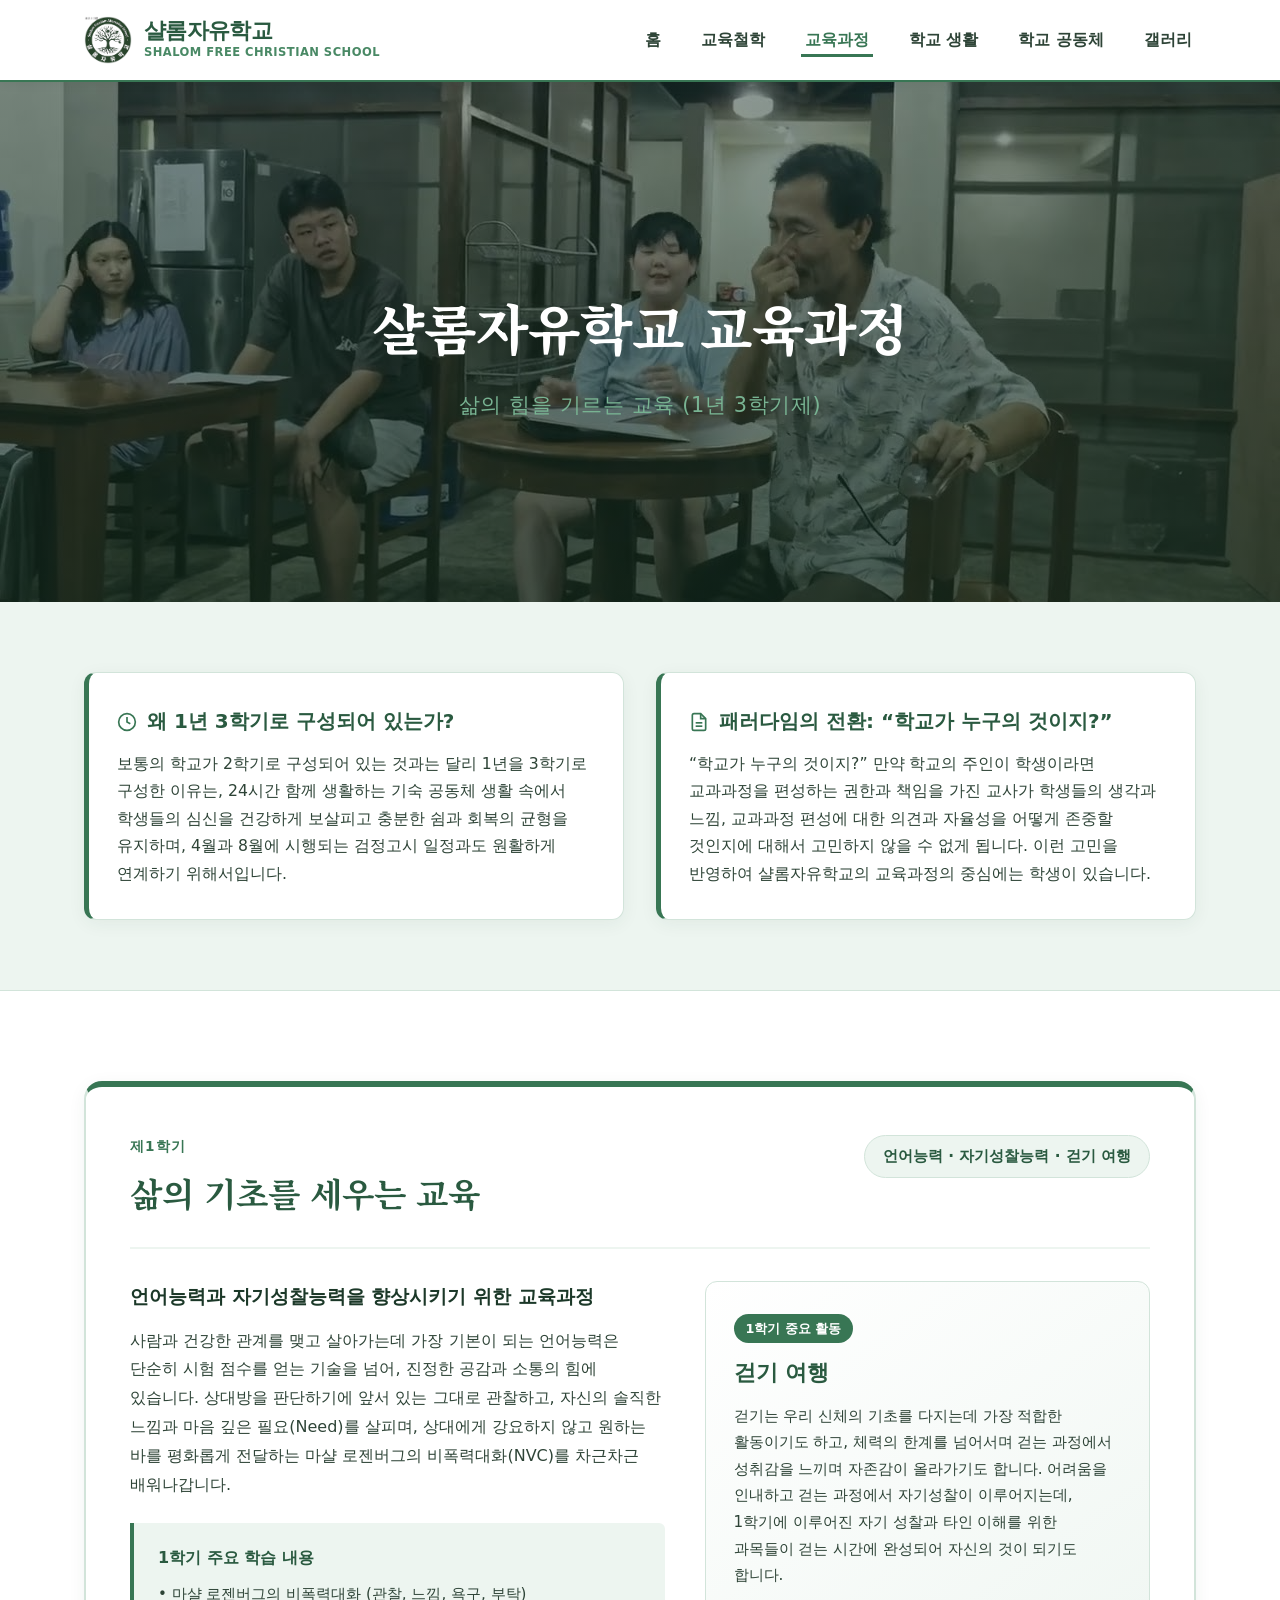
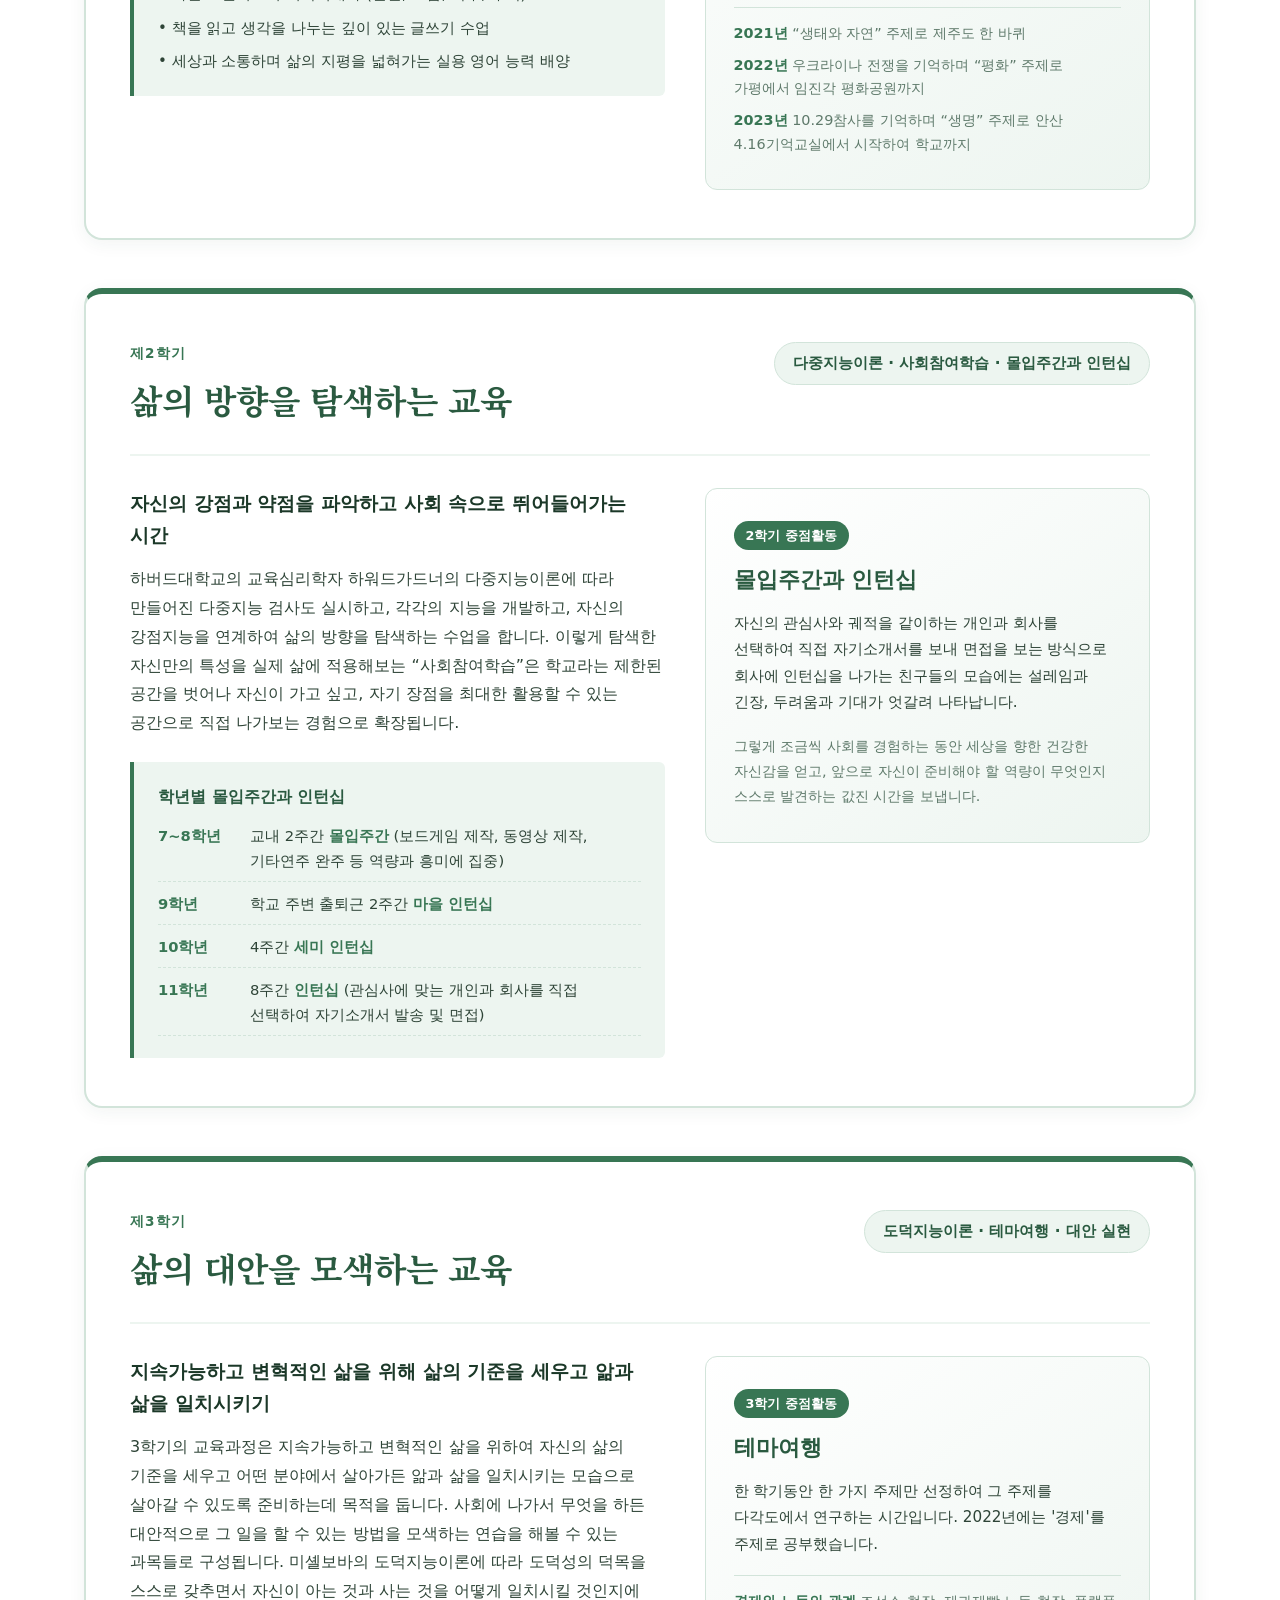
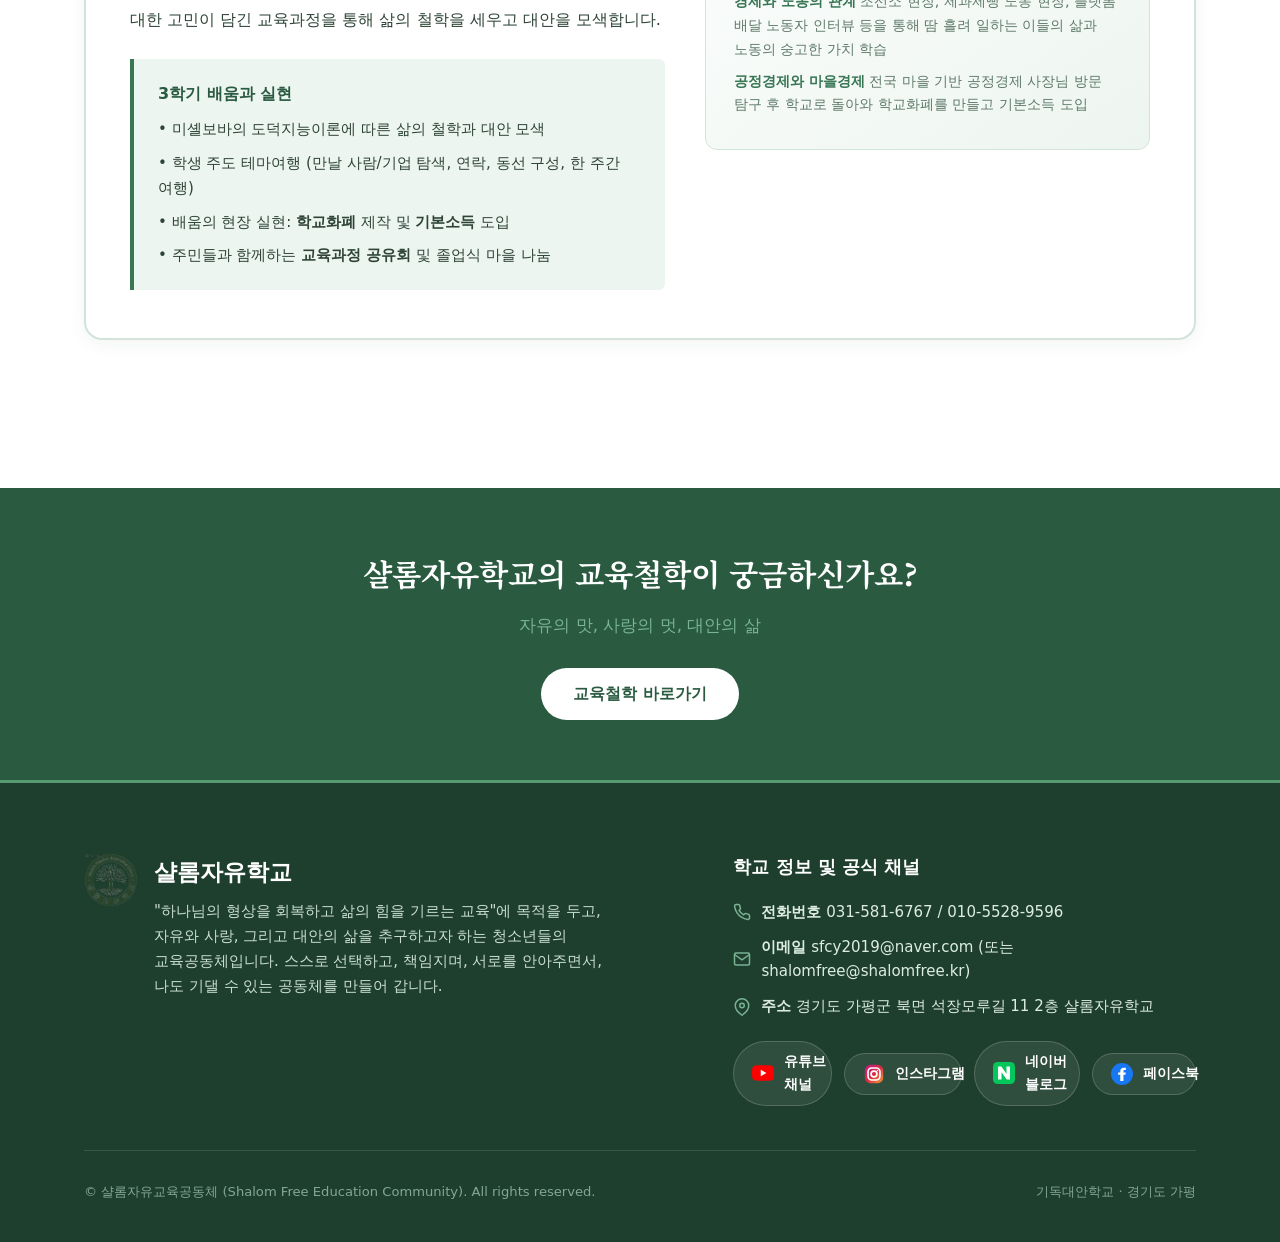
==== commit 81b0f29b: "feat: 푸터 공식 SNS 로고 이미지(유튜브, 인스타그램, 네이버블로그, 페이스북) 적용" ====
--- a/curriculum.html
+++ b/curriculum.html
@@ -583,34 +583,22 @@
 
           <div class="footer-social-links">
             <a href="https://www.youtube.com/@devote7joy" target="_blank" rel="noopener noreferrer" class="social-btn">
-              <svg width="16" height="16" viewBox="0 0 24 24" fill="none" stroke-width="2">
-                <path d="M22.54 6.42a2.78 2.78 0 0 0-1.94-2C18.88 4 12 4 12 4s-6.88 0-8.6.46a2.78 2.78 0 0 0-1.94 2A29 29 0 0 0 1 11.75a29 29 0 0 0 .46 5.33A2.78 2.78 0 0 0 3.4 19c1.72.46 8.6.46 8.6.46s6.88 0 8.6-.46a2.78 2.78 0 0 0 1.94-2 29 29 0 0 0 .46-5.25 29 29 0 0 0-.46-5.33z"></path>
-                <polygon points="9.75 15.02 15.5 11.75 9.75 8.48 9.75 15.02"></polygon>
-              </svg>
+              <img src="images/icon_youtube.svg" alt="유튜브 로고" class="social-icon-img">
               유튜브 채널
             </a>
 
             <a href="https://www.instagram.com/shalom_freedom/" target="_blank" rel="noopener noreferrer" class="social-btn">
-              <svg width="16" height="16" viewBox="0 0 24 24" fill="none" stroke-width="2">
-                <rect x="2" y="2" width="20" height="20" rx="5" ry="5"></rect>
-                <path d="M16 11.37A4 4 0 1 1 12.63 8 4 4 0 0 1 16 11.37z"></path>
-                <line x1="17.5" y1="6.5" x2="17.51" y2="6.5"></line>
-              </svg>
+              <img src="images/icon_instagram.svg" alt="인스타그램 로고" class="social-icon-img">
               인스타그램
             </a>
 
             <a href="https://m.blog.naver.com/sfcy2019?tab=1" target="_blank" rel="noopener noreferrer" class="social-btn">
-              <svg width="16" height="16" viewBox="0 0 24 24" fill="none" stroke-width="2">
-                <path d="M4 4h16v16H4z"></path>
-                <path d="M9 8v8l6-8v8"></path>
-              </svg>
+              <img src="images/icon_naver_blog.svg" alt="네이버 블로그 로고" class="social-icon-img">
               네이버 블로그
             </a>
 
             <a href="https://www.facebook.com/share/18oFF7Y9Ua/?mibextid=wwXIfr" target="_blank" rel="noopener noreferrer" class="social-btn">
-              <svg width="16" height="16" viewBox="0 0 24 24" fill="none" stroke-width="2">
-                <path d="M18 2h-3a5 5 0 0 0-5 5v3H7v4h3v8h4v-8h3l1-4h-4V7a1 1 0 0 1 1-1h3z"></path>
-              </svg>
+              <img src="images/icon_facebook.svg" alt="페이스북 로고" class="social-icon-img">
               페이스북
             </a>
           </div>
--- a/style.css
+++ b/style.css
@@ -459,8 +459,16 @@
   font-size: 1.35rem;
   font-weight: 700;
   color: var(--green-dark);
+  margin-bottom: 12px;
+  line-height: 1.3;
+}
+
+.curr-card-intro {
+  font-size: 0.93rem;
+  color: var(--text-body-dark);
+  line-height: 1.65;
   margin-bottom: 16px;
-  line-height: 1.3;
+  word-break: keep-all;
 }
 
 .curr-card-summary {
@@ -651,22 +659,37 @@
 .social-btn {
   display: inline-flex;
   align-items: center;
-  gap: 8px;
-  background-color: rgba(255, 255, 255, 0.1);
-  border: 1px solid rgba(255, 255, 255, 0.2);
+  gap: 10px;
+  background-color: rgba(255, 255, 255, 0.08);
+  border: 1px solid rgba(255, 255, 255, 0.18);
   color: #ffffff;
-  padding: 9px 18px;
+  padding: 8px 18px;
   border-radius: var(--radius-full);
   font-size: 0.88rem;
   font-weight: 600;
   transition: all 0.25s ease;
+  backdrop-filter: blur(4px);
+}
+
+.social-btn .social-icon-img {
+  width: 22px;
+  height: 22px;
+  object-fit: contain;
+  flex-shrink: 0;
+  display: block;
+  transition: transform 0.25s ease;
 }
 
 .social-btn:hover {
-  background-color: var(--green-vibrant);
-  border-color: var(--green-vibrant);
+  background-color: rgba(255, 255, 255, 0.18);
+  border-color: rgba(255, 255, 255, 0.35);
   color: #ffffff;
   transform: translateY(-2px);
+  box-shadow: 0 4px 14px rgba(0, 0, 0, 0.25);
+}
+
+.social-btn:hover .social-icon-img {
+  transform: scale(1.15);
 }
 
 .footer-bottom {
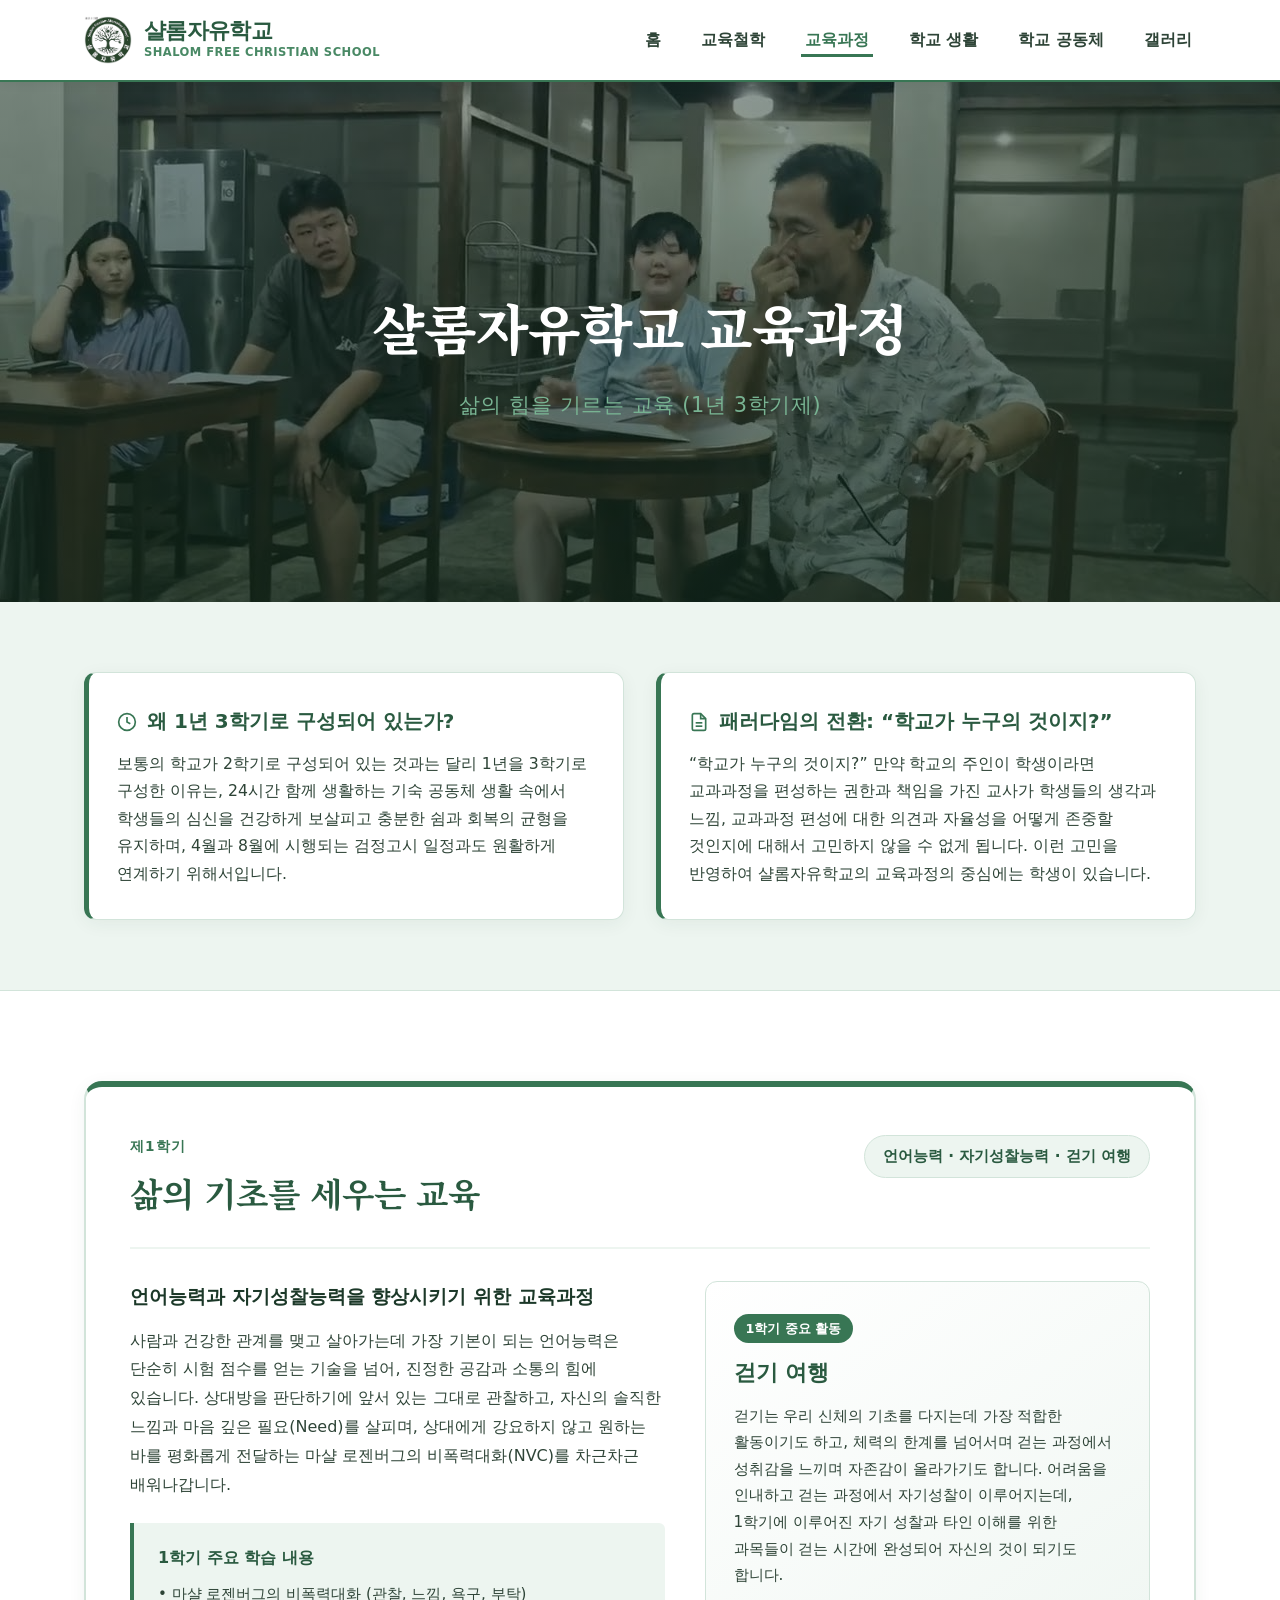
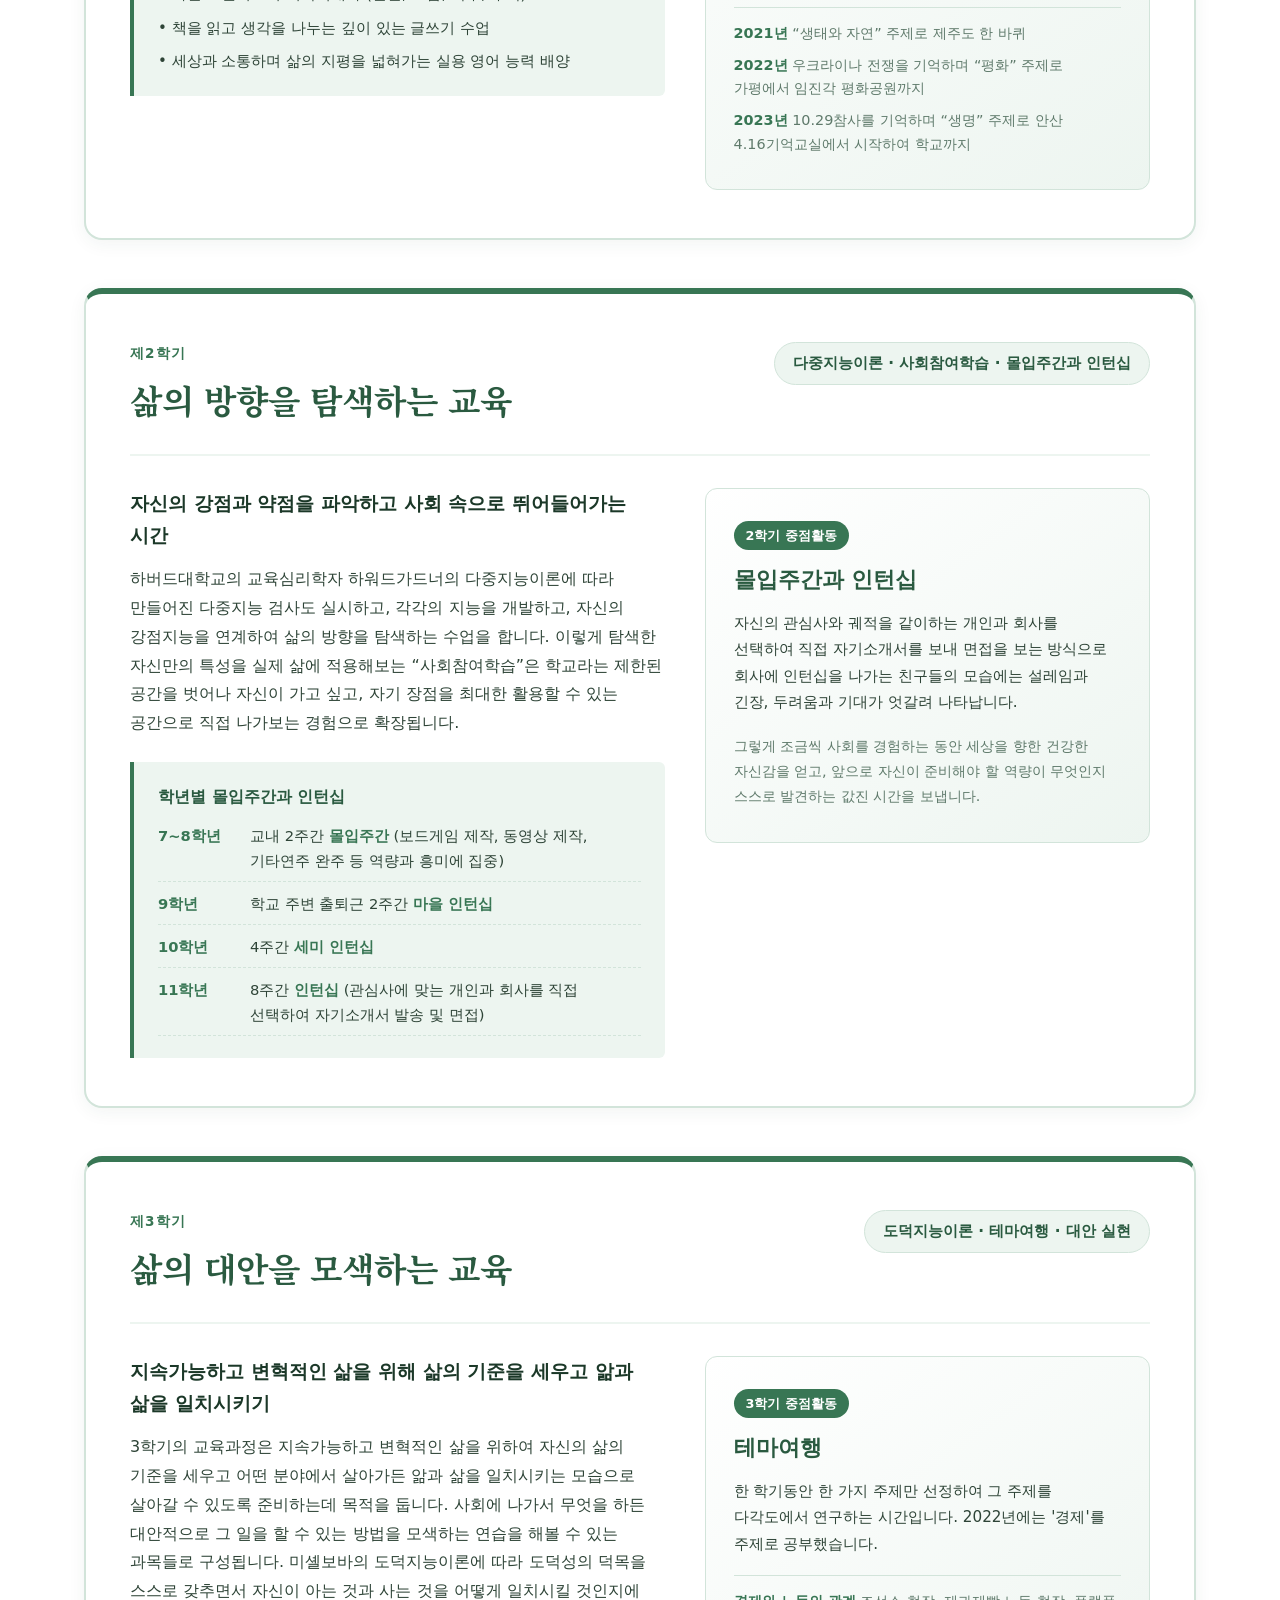
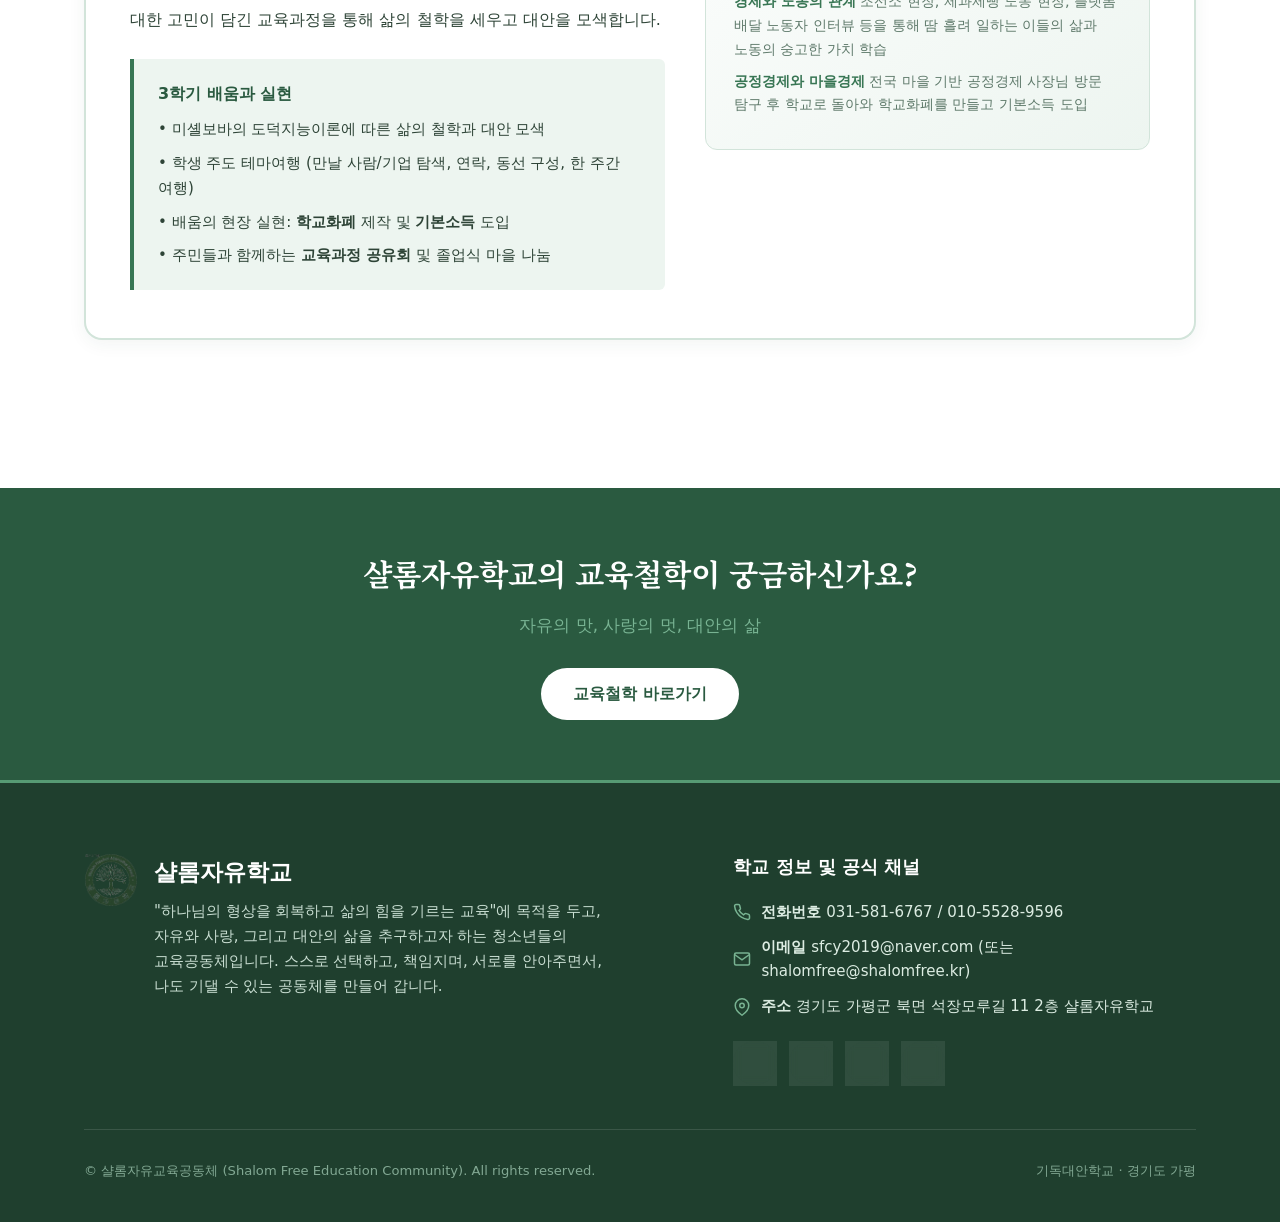
==== commit 8133db92: "style: 푸터 SNS 링크 텍스트 제거 및 깔끔한 원형 로고 아이콘 버튼으로 변경" ====
--- a/curriculum.html
+++ b/curriculum.html
@@ -582,24 +582,20 @@
           </div>
 
           <div class="footer-social-links">
-            <a href="https://www.youtube.com/@devote7joy" target="_blank" rel="noopener noreferrer" class="social-btn">
-              <img src="images/icon_youtube.svg" alt="유튜브 로고" class="social-icon-img">
-              유튜브 채널
+            <a href="https://www.youtube.com/@devote7joy" target="_blank" rel="noopener noreferrer" class="social-icon-btn" aria-label="샬롬자유학교 유튜브 채널" title="유튜브 채널">
+              <img src="images/icon_youtube.svg" alt="유튜브" class="social-icon-img">
             </a>
 
-            <a href="https://www.instagram.com/shalom_freedom/" target="_blank" rel="noopener noreferrer" class="social-btn">
-              <img src="images/icon_instagram.svg" alt="인스타그램 로고" class="social-icon-img">
-              인스타그램
+            <a href="https://www.instagram.com/shalom_freedom/" target="_blank" rel="noopener noreferrer" class="social-icon-btn" aria-label="샬롬자유학교 인스타그램" title="인스타그램">
+              <img src="images/icon_instagram.svg" alt="인스타그램" class="social-icon-img">
             </a>
 
-            <a href="https://m.blog.naver.com/sfcy2019?tab=1" target="_blank" rel="noopener noreferrer" class="social-btn">
-              <img src="images/icon_naver_blog.svg" alt="네이버 블로그 로고" class="social-icon-img">
-              네이버 블로그
+            <a href="https://m.blog.naver.com/sfcy2019?tab=1" target="_blank" rel="noopener noreferrer" class="social-icon-btn" aria-label="샬롬자유학교 네이버 블로그" title="네이버 블로그">
+              <img src="images/icon_naver_blog.svg" alt="네이버 블로그" class="social-icon-img">
             </a>
 
-            <a href="https://www.facebook.com/share/18oFF7Y9Ua/?mibextid=wwXIfr" target="_blank" rel="noopener noreferrer" class="social-btn">
-              <img src="images/icon_facebook.svg" alt="페이스북 로고" class="social-icon-img">
-              페이스북
+            <a href="https://www.facebook.com/share/18oFF7Y9Ua/?mibextid=wwXIfr" target="_blank" rel="noopener noreferrer" class="social-icon-btn" aria-label="샬롬자유학교 페이스북" title="페이스북">
+              <img src="images/icon_facebook.svg" alt="페이스북" class="social-icon-img">
             </a>
           </div>
         </div>
--- a/style.css
+++ b/style.css
@@ -656,40 +656,43 @@
   gap: 12px;
 }
 
-.social-btn {
+.social-btn,
+.social-icon-btn {
   display: inline-flex;
   align-items: center;
-  gap: 10px;
+  justify-content: center;
+  width: 44px;
+  height: 44px;
   background-color: rgba(255, 255, 255, 0.08);
   border: 1px solid rgba(255, 255, 255, 0.18);
-  color: #ffffff;
-  padding: 8px 18px;
-  border-radius: var(--radius-full);
-  font-size: 0.88rem;
-  font-weight: 600;
+  border-radius: 50%;
   transition: all 0.25s ease;
   backdrop-filter: blur(4px);
-}
-
-.social-btn .social-icon-img {
-  width: 22px;
-  height: 22px;
+  cursor: pointer;
+  padding: 0;
+  flex-shrink: 0;
+}
+
+.social-btn .social-icon-img,
+.social-icon-btn .social-icon-img {
+  width: 24px;
+  height: 24px;
   object-fit: contain;
-  flex-shrink: 0;
   display: block;
   transition: transform 0.25s ease;
 }
 
-.social-btn:hover {
-  background-color: rgba(255, 255, 255, 0.18);
-  border-color: rgba(255, 255, 255, 0.35);
-  color: #ffffff;
-  transform: translateY(-2px);
-  box-shadow: 0 4px 14px rgba(0, 0, 0, 0.25);
-}
-
-.social-btn:hover .social-icon-img {
-  transform: scale(1.15);
+.social-btn:hover,
+.social-icon-btn:hover {
+  background-color: rgba(255, 255, 255, 0.2);
+  border-color: rgba(255, 255, 255, 0.45);
+  transform: translateY(-3px) scale(1.08);
+  box-shadow: 0 6px 18px rgba(0, 0, 0, 0.3);
+}
+
+.social-btn:hover .social-icon-img,
+.social-icon-btn:hover .social-icon-img {
+  transform: scale(1.1);
 }
 
 .footer-bottom {
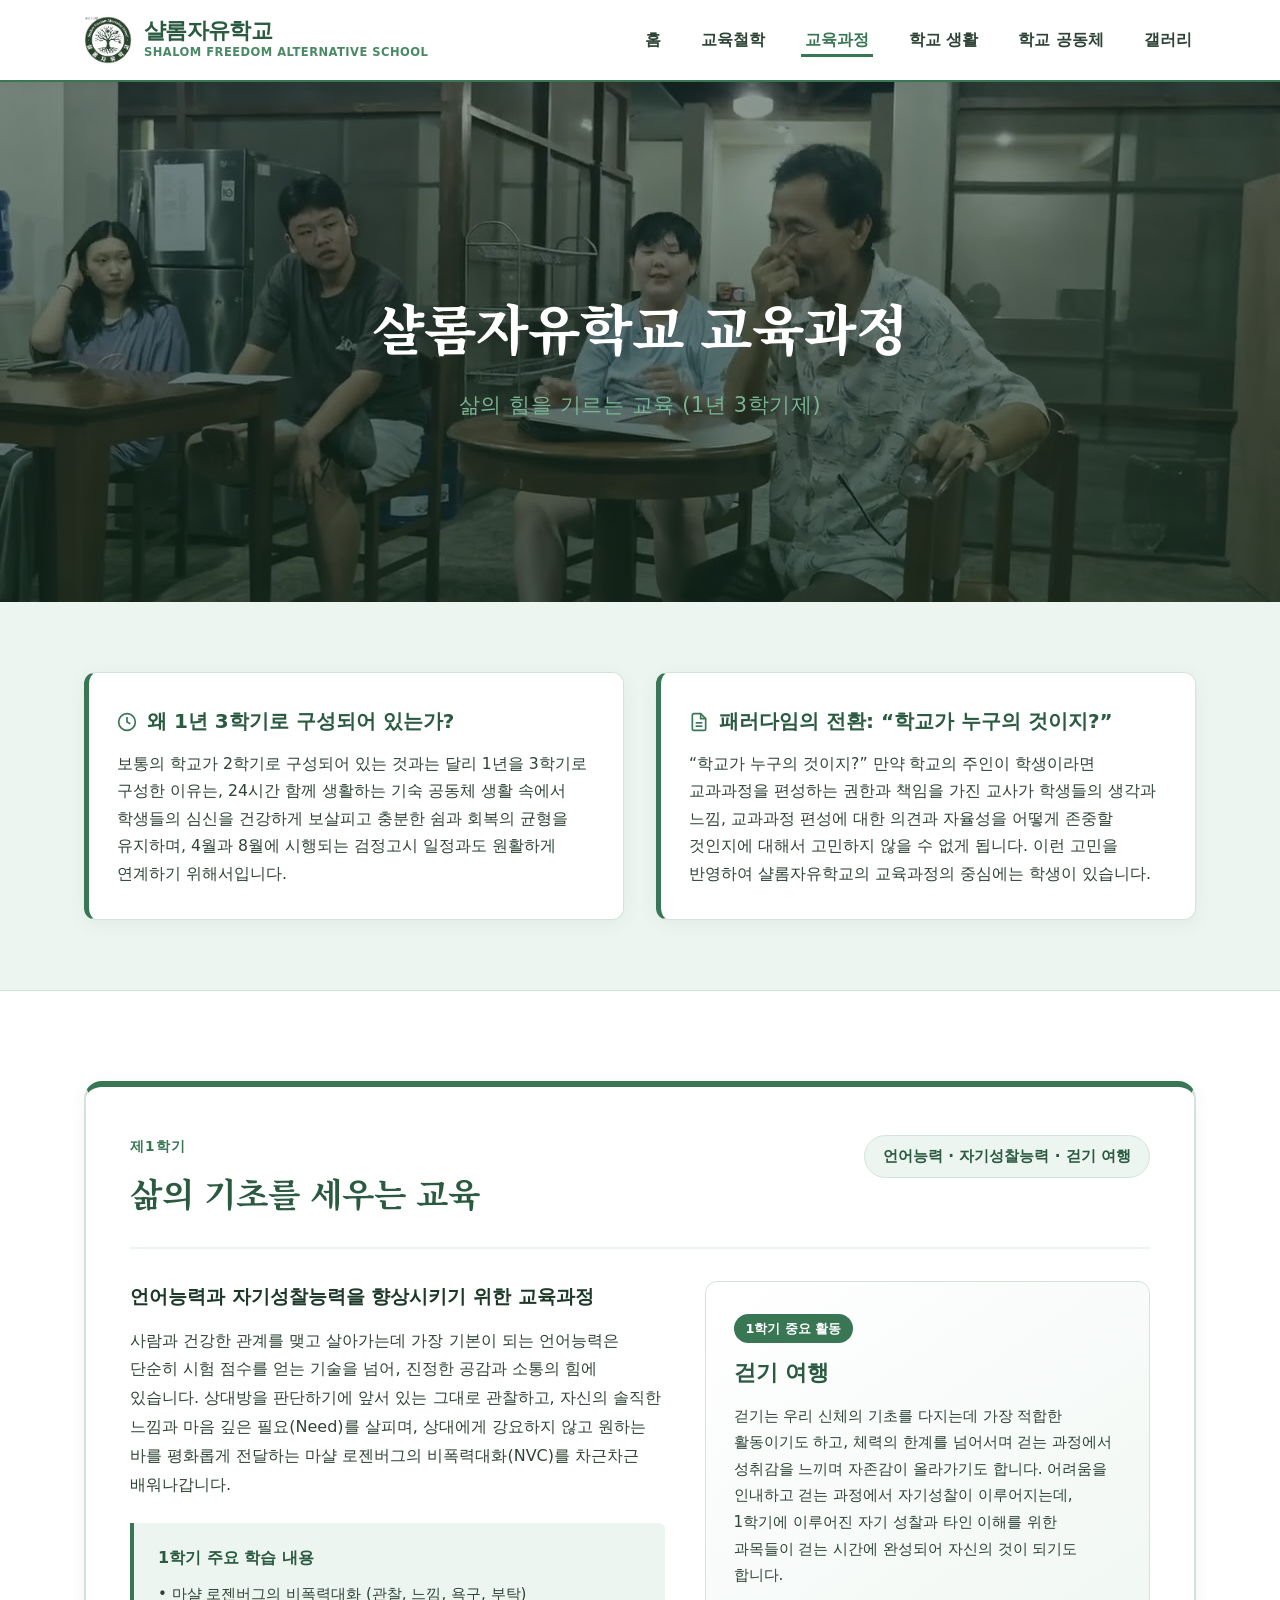
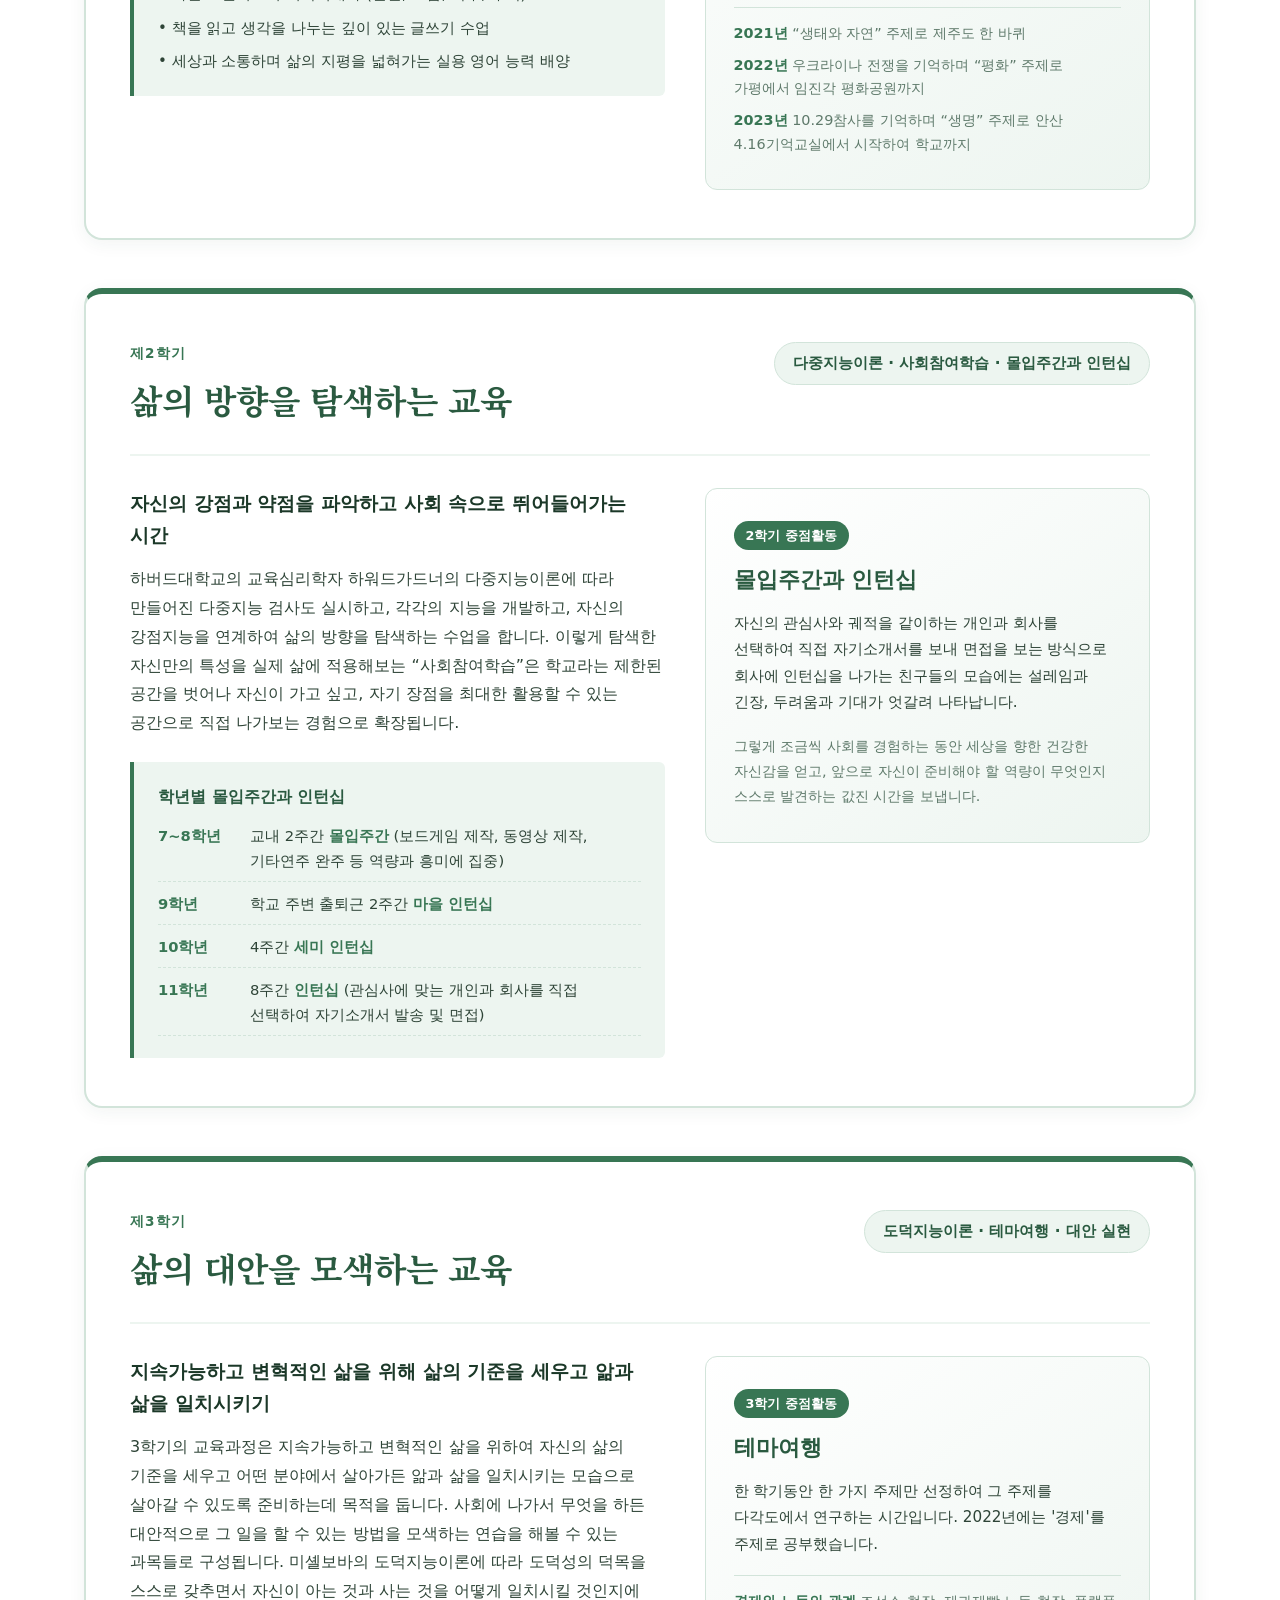
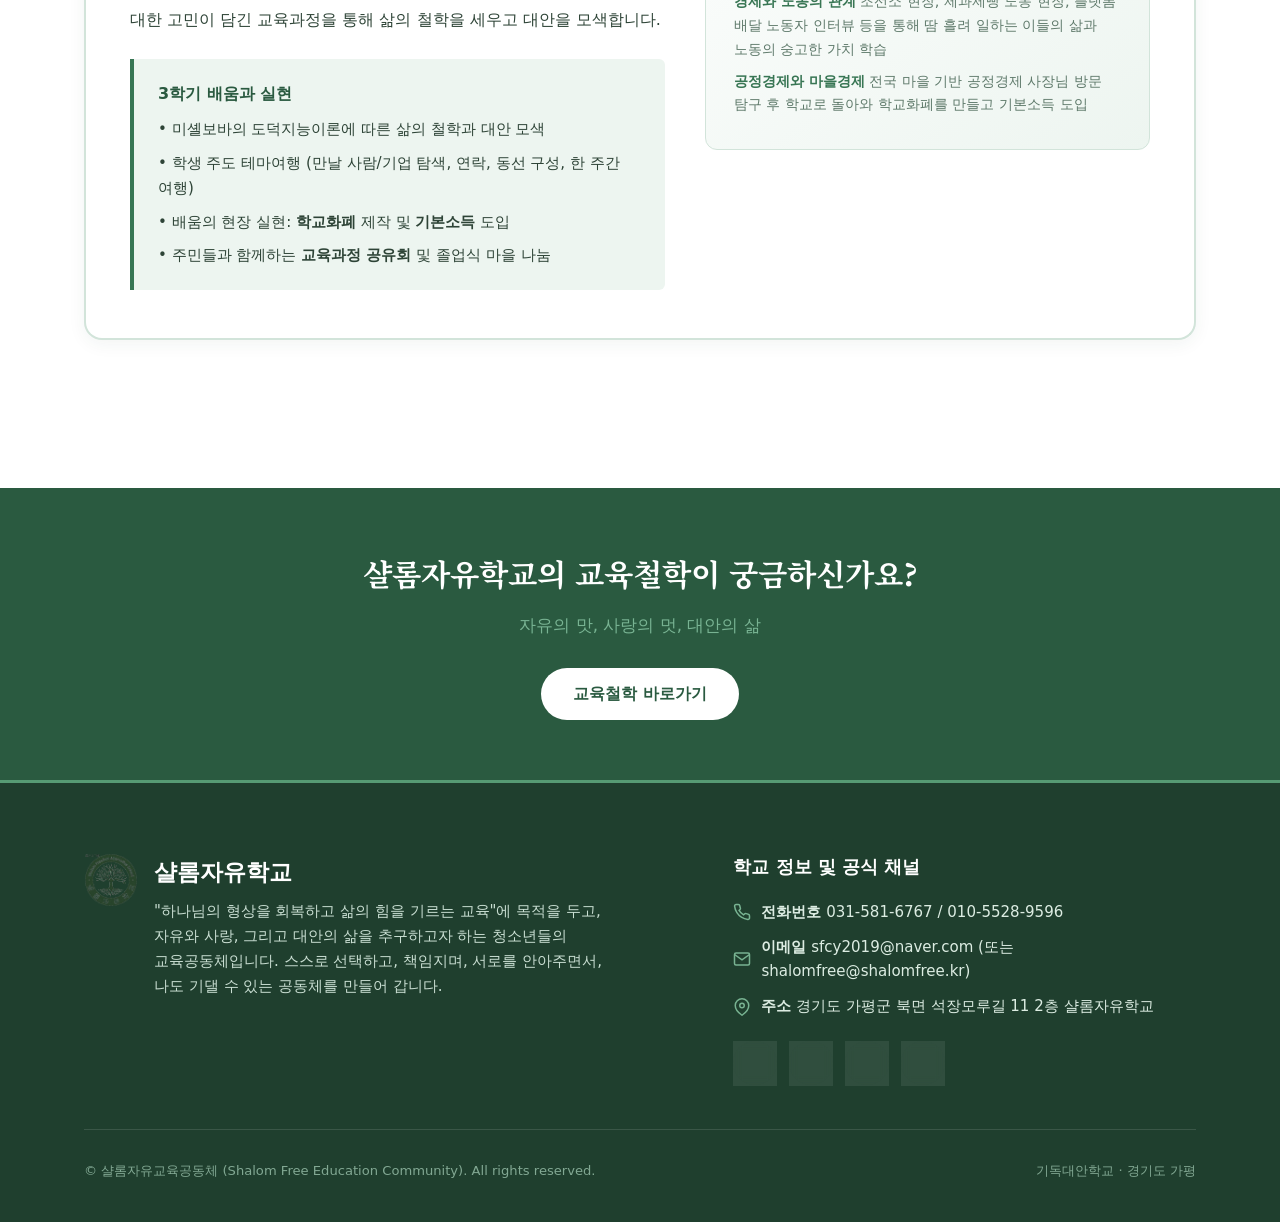
==== commit 9184fb78: "fix: 사랑의 멋 및 대안의 삶 슬로건 문구 수정, 학교 영문명(Shalom Freedom Alternative School) 갱신" ====
--- a/curriculum.html
+++ b/curriculum.html
@@ -315,7 +315,7 @@
         <img src="images/logo_transparent.png" alt="샬롬자유학교 로고" class="logo-img">
         <div class="logo-text">
           <h1>샬롬자유학교</h1>
-          <span>SHALOM FREE CHRISTIAN SCHOOL</span>
+          <span>SHALOM FREEDOM ALTERNATIVE SCHOOL</span>
         </div>
       </a>
 
--- a/style.css
+++ b/style.css
@@ -179,7 +179,7 @@
   padding: 8px;
 }
 
-/* ================= Full-Width Hero Section ================= */
+/* ================= Full-Width Hero Section & Multi-Slide Carousel ================= */
 .hero-full {
   position: relative;
   width: 100%;
@@ -189,34 +189,212 @@
   align-items: center;
   justify-content: center;
   text-align: center;
-  background-image: url('images/hero.jpg');
+  color: var(--text-white);
+  padding: 16vh 24px 100px;
+  overflow: hidden;
+  background-color: #1a3928;
+}
+
+/* Background Slides Wrapper */
+.hero-slides-wrapper {
+  position: absolute;
+  inset: 0;
+  width: 100%;
+  height: 100%;
+  z-index: 1;
+}
+
+.hero-slide {
+  position: absolute;
+  inset: 0;
+  width: 100%;
+  height: 100%;
+  opacity: 0;
+  visibility: hidden;
+  transition: opacity 0.75s cubic-bezier(0.16, 1, 0.3, 1),
+              visibility 0.75s;
+  will-change: opacity, transform;
+}
+
+.hero-slide.active {
+  opacity: 1;
+  visibility: visible;
+  z-index: 2;
+}
+
+.hero-slide-bg {
+  width: 100%;
+  height: 100%;
   background-size: cover;
   background-position: center center;
   background-repeat: no-repeat;
-  color: var(--text-white);
-  padding: 16vh 24px 100px;
+  transform: scale(1.05);
+  transition: transform 1.4s cubic-bezier(0.16, 1, 0.3, 1);
+}
+
+.hero-slide.active .hero-slide-bg {
+  transform: scale(1);
+}
+
+/* Placeholder for Hero slides without an uploaded photo */
+.hero-slide-placeholder {
+  background: linear-gradient(135deg, #183827 0%, #29573d 50%, #1f402e 100%);
+  display: flex;
+  align-items: center;
+  justify-content: center;
+}
+
+.hero-slot-badge {
+  display: inline-flex;
+  flex-direction: column;
+  align-items: center;
+  gap: 8px;
+  background: rgba(255, 255, 255, 0.12);
+  border: 1.5px dashed rgba(255, 255, 255, 0.4);
+  backdrop-filter: blur(10px);
+  padding: 22px 36px;
+  border-radius: var(--radius-md);
+  color: #ffffff;
+  box-shadow: 0 8px 30px rgba(0, 0, 0, 0.25);
+}
+
+.hero-slot-badge .slot-badge-num {
+  font-family: var(--font-serif);
+  font-size: 1.6rem;
+  font-weight: 800;
+  color: #a7e0c0;
+  letter-spacing: 0.04em;
+}
+
+.hero-slot-badge .slot-badge-hint {
+  font-size: 0.95rem;
+  color: rgba(255, 255, 255, 0.88);
 }
 
 /* Natural Softer Overlay to maintain photo brightness and ensure readability */
-.hero-full::before {
-  content: '';
+.hero-overlay {
   position: absolute;
   inset: 0;
   background: linear-gradient(
     to bottom,
-    rgba(25, 55, 38, 0.36) 0%,
-    rgba(25, 55, 38, 0.24) 55%,
-    rgba(25, 55, 38, 0.42) 100%
+    rgba(22, 50, 34, 0.38) 0%,
+    rgba(22, 50, 34, 0.24) 55%,
+    rgba(22, 50, 34, 0.44) 100%
   );
-  z-index: 1;
+  z-index: 3;
+  pointer-events: none;
 }
 
 .hero-full-content {
   position: relative;
-  z-index: 2;
+  z-index: 5;
   max-width: 900px;
   margin: 0 auto;
   animation: heroFadeIn 1s cubic-bezier(0.16, 1, 0.3, 1) both;
+}
+
+/* Hero Carousel Arrow Buttons (훨씬 작고, 호버 시 1초 동안 부드러운 그라데이션 페이드 인) */
+.hero-nav-btn {
+  position: absolute;
+  top: 50%;
+  transform: translateY(-50%) scale(0.92);
+  z-index: 10;
+  width: 32px;
+  height: 32px;
+  border-radius: 50%;
+  background: linear-gradient(135deg, rgba(255, 255, 255, 0.28) 0%, rgba(255, 255, 255, 0.12) 100%);
+  backdrop-filter: blur(8px);
+  -webkit-backdrop-filter: blur(8px);
+  border: 1px solid rgba(255, 255, 255, 0.45);
+  color: #ffffff;
+  display: flex;
+  align-items: center;
+  justify-content: center;
+  cursor: pointer;
+  opacity: 0;
+  visibility: hidden;
+  transition: opacity 1s cubic-bezier(0.22, 1, 0.36, 1),
+              visibility 1s,
+              transform 1s cubic-bezier(0.22, 1, 0.36, 1),
+              background 0.25s ease,
+              box-shadow 0.25s ease;
+  box-shadow: 0 2px 12px rgba(0, 0, 0, 0.25);
+  outline: none;
+}
+
+.hero-nav-prev {
+  left: 20px;
+}
+
+.hero-nav-next {
+  right: 20px;
+}
+
+/* Hero 호버 시 1초에 걸쳐 부드러운 그라데이션 느낌으로 등장 */
+.hero-full:hover .hero-nav-btn {
+  opacity: 0.88;
+  visibility: visible;
+  transform: translateY(-50%) scale(1);
+}
+
+.hero-nav-btn:hover {
+  opacity: 1 !important;
+  background: linear-gradient(135deg, rgba(255, 255, 255, 0.45) 0%, rgba(255, 255, 255, 0.22) 100%);
+  border-color: rgba(255, 255, 255, 0.75);
+  transform: translateY(-50%) scale(1.12);
+  box-shadow: 0 4px 16px rgba(0, 0, 0, 0.35);
+}
+
+.hero-nav-btn:active {
+  transform: translateY(-50%) scale(0.94);
+}
+
+/* Slide Indicator Dots: 커서를 올렸을 때만 1초 페이드인으로 보이게 설정 */
+.hero-indicators {
+  position: absolute;
+  bottom: 24px;
+  left: 50%;
+  transform: translateX(-50%) translateY(8px);
+  z-index: 10;
+  display: flex;
+  align-items: center;
+  gap: 8px;
+  opacity: 0;
+  visibility: hidden;
+  transition: opacity 1s cubic-bezier(0.22, 1, 0.36, 1),
+              visibility 1s,
+              transform 1s cubic-bezier(0.22, 1, 0.36, 1);
+  padding: 6px 14px;
+  border-radius: var(--radius-full);
+  background: rgba(0, 0, 0, 0.18);
+  backdrop-filter: blur(6px);
+  -webkit-backdrop-filter: blur(6px);
+}
+
+/* Hero 호버 시 인디케이터 바도 함께 부드럽게 등장 */
+.hero-full:hover .hero-indicators {
+  opacity: 1;
+  visibility: visible;
+  transform: translateX(-50%) translateY(0);
+}
+
+.hero-indicator-dot {
+  width: 8px;
+  height: 8px;
+  border-radius: var(--radius-full);
+  background-color: rgba(255, 255, 255, 0.45);
+  border: none;
+  cursor: pointer;
+  padding: 0;
+  transition: width 0.35s cubic-bezier(0.16, 1, 0.3, 1),
+              background-color 0.25s ease,
+              box-shadow 0.25s ease;
+}
+
+.hero-indicator-dot.active {
+  width: 26px;
+  background-color: #ffffff;
+  box-shadow: 0 0 10px rgba(255, 255, 255, 0.6);
 }
 
 @keyframes heroFadeIn {
@@ -1334,6 +1512,25 @@
   .hero-full-subtitle {
     font-size: 1.15rem;
   }
+  .hero-nav-btn {
+    opacity: 0.8;
+    visibility: visible;
+    width: 28px;
+    height: 28px;
+    transform: translateY(-50%);
+  }
+  .hero-nav-prev {
+    left: 10px;
+  }
+  .hero-nav-next {
+    right: 10px;
+  }
+  .hero-indicators {
+    opacity: 0.9;
+    visibility: visible;
+    bottom: 14px;
+    transform: translateX(-50%);
+  }
 }
 
 /* ==========================================================================
